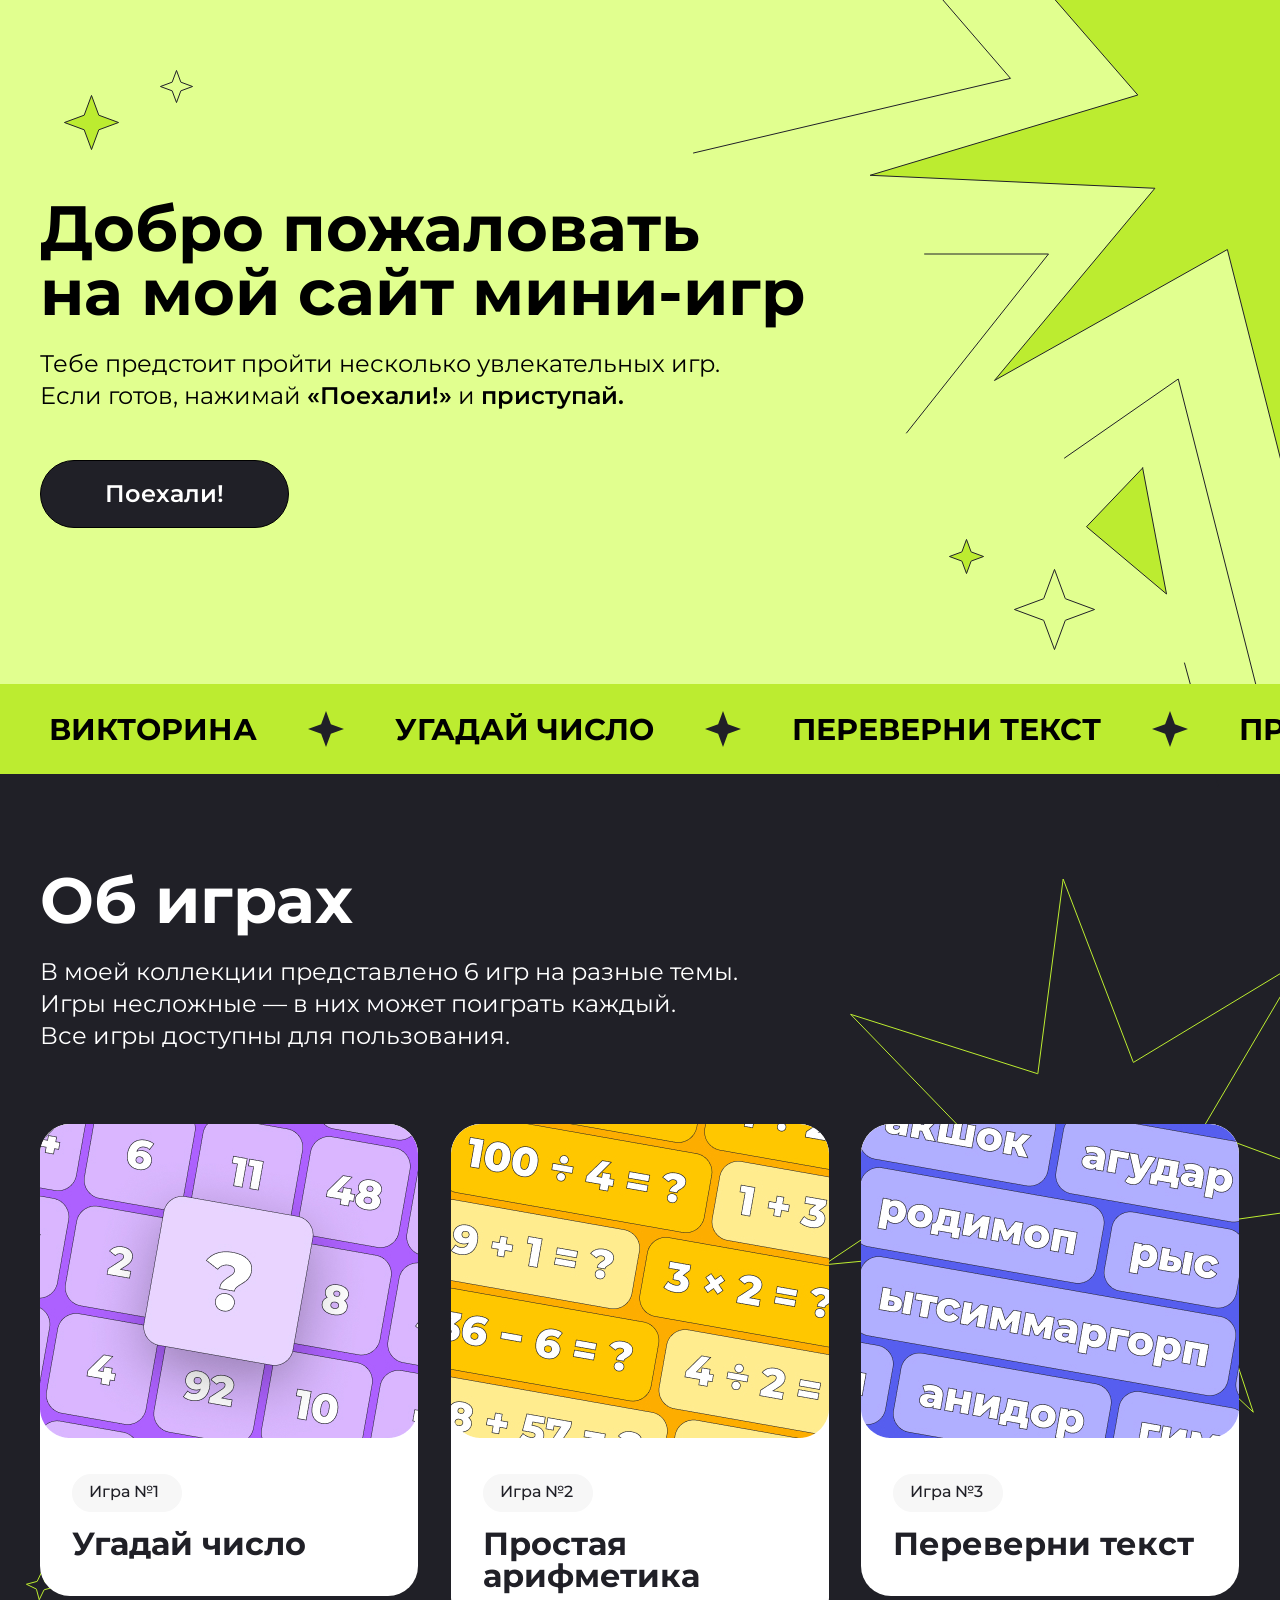
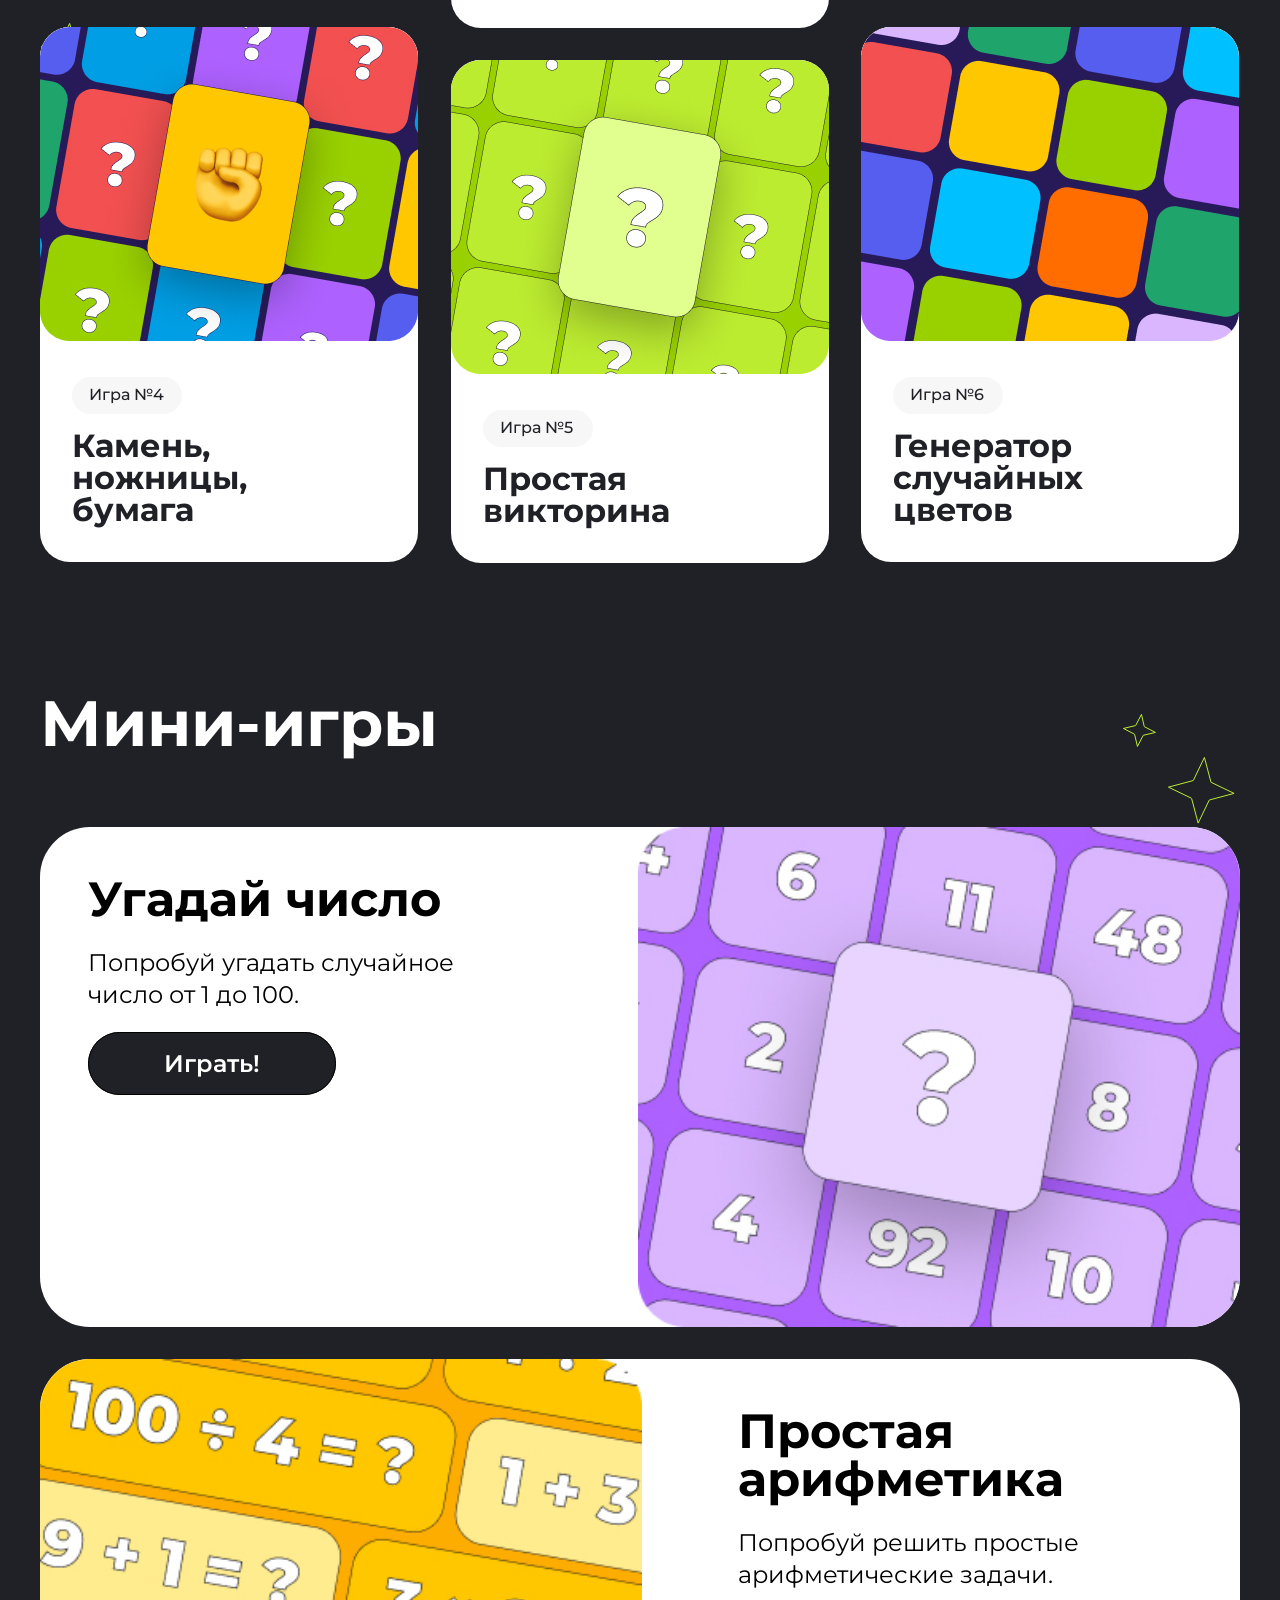
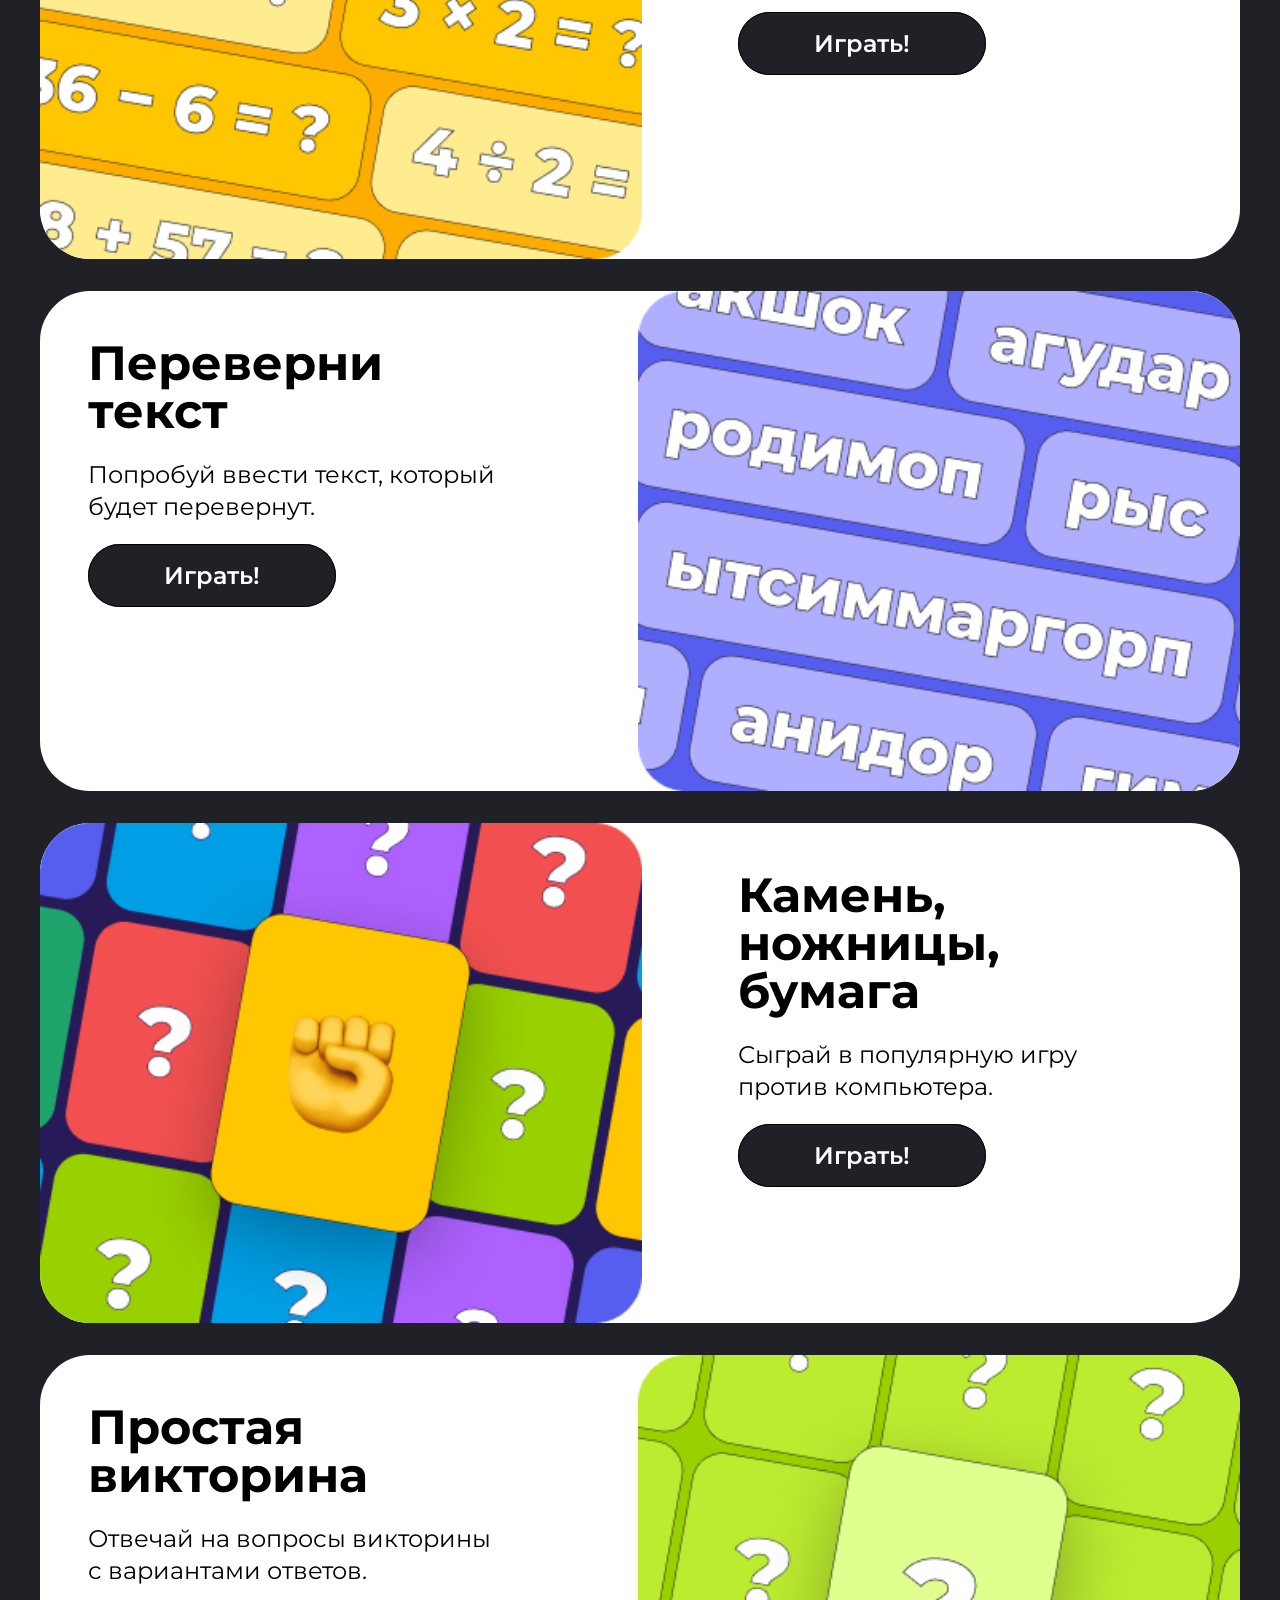
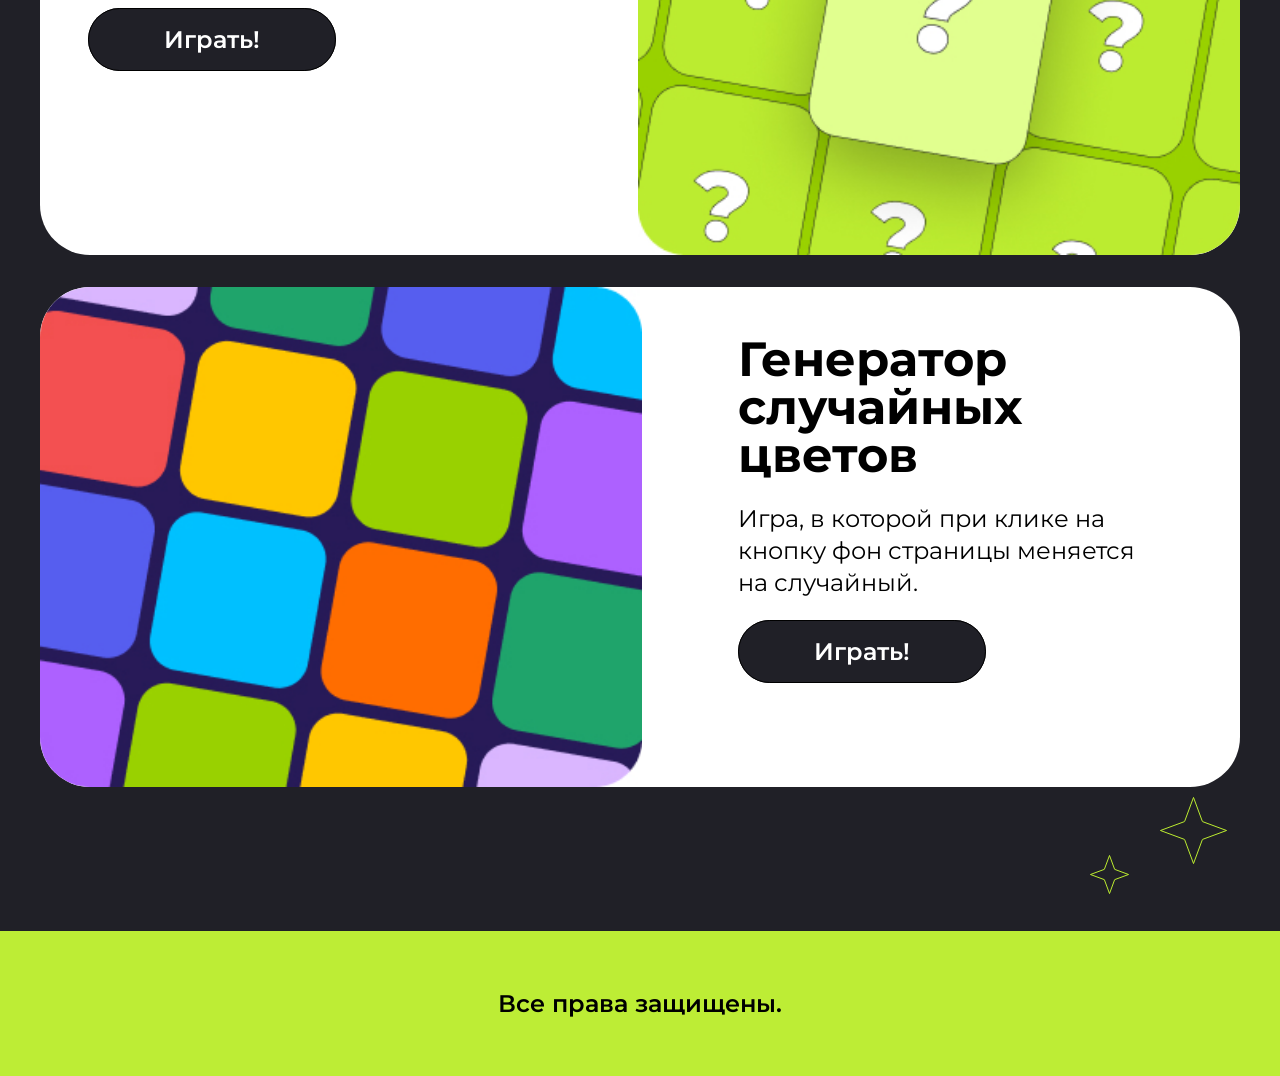
==== index.html @ ff4c97f6 "выполнена домашняя работа" ====
<!DOCTYPE html>
<html lang="en">

<head>
    <meta charset="UTF-8">
    <meta name="viewport" content="width=device-width, initial-scale=1.0">
    <link
        href="https://fonts.googleapis.com/css2?family=Montserrat:ital,wght@0,100..900;1,100..900&family=Poppins:ital,wght@0,100;0,200;0,300;0,400;0,500;0,600;0,700;0,800;0,900;1,100;1,200;1,300;1,400;1,500;1,600;1,700;1,800;1,900&display=swap"
        rel="stylesheet">
    <link rel="stylesheet" href="index.css">
    <title>Мини-игры</title>
</head>

<body>
    <section class="header">
        <header class="header-hat">
            <svg class="header-stars__media" width="160" height="155" viewBox="0 0 160 155" fill="none"
                xmlns="http://www.w3.org/2000/svg">
                <path
                    d="M163.245 10.1084C166.091 10.8901 245.303 43.9262 245.303 43.9262L161.261 52.8255L214.355 120.072L139.504 74.1374L131.878 151.995L110.781 70.0034L40.4614 109.004L88.9017 51.7588L2.93664 47.8942L83.7388 23.992L23.6975 -44.2244L108.11 -5.0504L127.428 -80.6361L136.103 -4.88818L212.993 -57.1361L163.245 10.1084Z"
                    fill="#BCEC30" stroke="#202027" stroke-miterlimit="10" stroke-linecap="round" />
            </svg>
            <svg class="header-stars__media2" width="18" height="18" viewBox="0 0 18 18" fill="none"
                xmlns="http://www.w3.org/2000/svg">
                <path
                    d="M10.9619 6.74316L11.042 6.95801L11.2568 7.03809L16.5586 9L11.2568 10.9619L11.042 11.042L10.9619 11.2568L9 16.5586L7.03809 11.2568L6.95801 11.042L6.74316 10.9619L1.44043 9L6.74316 7.03809L6.95801 6.95801L7.03809 6.74316L9 1.44043L10.9619 6.74316Z"
                    fill="#BCEC30" stroke="#202027" />
            </svg>
            <svg class="header-stars__media3" width="39" height="41" viewBox="0 0 39 41" fill="none"
                xmlns="http://www.w3.org/2000/svg">
                <path
                    d="M24.2949 15.1289L24.3711 15.3457L24.5859 15.4287L37.6201 20.5L24.5859 25.5713L24.3711 25.6543L24.2949 25.8711L19.5 39.4932L14.7051 25.8711L14.6289 25.6543L14.4141 25.5713L1.37891 20.5L14.4141 15.4287L14.6289 15.3457L14.7051 15.1289L19.5 1.50586L24.2949 15.1289Z"
                    stroke="#202027" />
            </svg>

            <svg class="header-stars" width="587" height="798" viewBox="0 0 587 798" fill="none"
                xmlns="http://www.w3.org/2000/svg">
                <path d="M241.293 -10L317.5 78.3799L0.5 153" stroke="#202027" stroke-linecap="round" />
                <path
                    d="M708.182 48.4061C717.611 51.031 980.016 161.965 980.016 161.965L701.611 191.848L877.494 417.66L629.536 263.412L604.272 524.856L534.384 249.531L301.438 380.493L461.905 188.266L177.13 175.289L444.803 95.0267L245.904 -134.041L525.536 -2.49639L589.531 -256.31L618.268 -1.9517L872.98 -177.398L708.182 48.4061Z"
                    fill="#BCEC30" stroke="#202027" stroke-miterlimit="10" stroke-linecap="round" />
                <path d="M231.582 254H355.5L213.5 433" stroke="#202027" stroke-linecap="round" />
                <path d="M371.5 458.046L485.26 379L591.382 797" stroke="#202027" stroke-linecap="round" />
                <path d="M449.659 468L393.5 526.765L473.5 594L449.659 468Z" fill="#BCEC30" stroke="#202027"
                    stroke-linecap="round" />
                <path d="M491.5 663L525.5 787" stroke="#202027" stroke-linecap="round" />
            </svg>

            <svg class="header-star1" width="57" height="57" viewBox="0 0 57 57" fill="none"
                xmlns="http://www.w3.org/2000/svg">
                <path
                    d="M35.7285 20.9756L35.8086 21.1914L36.0244 21.2715L55.5586 28.5L36.0244 35.7285L35.8086 35.8086L35.7285 36.0244L28.5 55.5586L21.2715 36.0244L21.1914 35.8086L20.9756 35.7285L1.44043 28.5L20.9756 21.2715L21.1914 21.1914L21.2715 20.9756L28.5 1.44043L35.7285 20.9756Z"
                    fill="#BCEC30" stroke="#202027" />
            </svg>
            <svg class="header-star2" width="35" height="35" viewBox="0 0 35 35" fill="none"
                xmlns="http://www.w3.org/2000/svg">
                <path
                    d="M21.7578 12.9473L21.8379 13.1621L22.0527 13.2422L33.5586 17.5L22.0527 21.7578L21.8379 21.8379L21.7578 22.0527L17.5 33.5586L13.2422 22.0527L13.1621 21.8379L12.9473 21.7578L1.44043 17.5L12.9473 13.2422L13.1621 13.1621L13.2422 12.9473L17.5 1.44043L21.7578 12.9473Z"
                    stroke="#202027" />
            </svg>
            <svg class="header-star3" width="37" height="37" viewBox="0 0 37 37" fill="none"
                xmlns="http://www.w3.org/2000/svg">
                <path
                    d="M23.0273 13.6768L23.1074 13.8926L23.3232 13.9727L35.5586 18.5L23.3232 23.0273L23.1074 23.1074L23.0273 23.3232L18.5 35.5586L13.9727 23.3232L13.8926 23.1074L13.6768 23.0273L1.44043 18.5L13.6768 13.9727L13.8926 13.8926L13.9727 13.6768L18.5 1.44043L23.0273 13.6768Z"
                    fill="#BCEC30" stroke="#202027" />
            </svg>
            <svg class="header-star4" width="83" height="83" viewBox="0 0 83 83" fill="none"
                xmlns="http://www.w3.org/2000/svg">
                <path
                    d="M52.2402 30.4648L52.3193 30.6807L52.5352 30.7598L81.5586 41.5L52.5352 52.2402L52.3193 52.3193L52.2402 52.5352L41.5 81.5586L30.7598 52.5352L30.6807 52.3193L30.4648 52.2402L1.44043 41.5L30.4648 30.7598L30.6807 30.6807L30.7598 30.4648L41.5 1.44043L52.2402 30.4648Z"
                    stroke="#202027" />
            </svg>

            <div class="header-block center">
                <h1 class="header-block__zag1">Добро пожаловать<br>на мой сайт мини-игр</h1>
                <p class="header-block__text">Тебе предстоит пройти несколько увлекательных игр.<br>Если готов, нажимай
                    <span class="header-block__black">«Поехали!»</span> и <span
                        class="header-block__black">приступай.</span>
                </p>
                <a href="#playing" class="header-block__link">Поехали!</a>
            </div>
            <div class="header__strip">
                <p class="header__text">ВИКТОРИНА</p>
                <svg class="svg" width="36" height="36" viewBox="0 0 36 36" fill="none"
                    xmlns="http://www.w3.org/2000/svg">
                    <path
                        d="M18 0L22.8616 13.1384L36 18L22.8616 22.8616L18 36L13.1384 22.8616L0 18L13.1384 13.1384L18 0Z"
                        fill="#202027" />
                </svg>
                <p class="header__text">УГАДАЙ ЧИСЛО</p>
                <svg class="svg" width="36" height="36" viewBox="0 0 36 36" fill="none"
                    xmlns="http://www.w3.org/2000/svg">
                    <path
                        d="M18 0L22.8616 13.1384L36 18L22.8616 22.8616L18 36L13.1384 22.8616L0 18L13.1384 13.1384L18 0Z"
                        fill="#202027" />
                </svg>

                <p class="header__text">ПЕРЕВЕРНИ ТЕКСТ</p>
                <svg class="svg" width="36" height="36" viewBox="0 0 36 36" fill="none"
                    xmlns="http://www.w3.org/2000/svg">
                    <path
                        d="M18 0L22.8616 13.1384L36 18L22.8616 22.8616L18 36L13.1384 22.8616L0 18L13.1384 13.1384L18 0Z"
                        fill="#202027" />
                </svg>
                <p class="header__text">ПРОСТАЯ АРИФМЕТИКА</p>
                <svg class="svg" width="36" height="36" viewBox="0 0 36 36" fill="none"
                    xmlns="http://www.w3.org/2000/svg">
                    <path
                        d="M18 0L22.8616 13.1384L36 18L22.8616 22.8616L18 36L13.1384 22.8616L0 18L13.1384 13.1384L18 0Z"
                        fill="#202027" />
                </svg>

                <p class="header__text">КАМЕНЬ, НОЖНИЦЫ, БУМАГА</p>
                <svg class="svg" width="36" height="36" viewBox="0 0 36 36" fill="none"
                    xmlns="http://www.w3.org/2000/svg">
                    <path
                        d="M18 0L22.8616 13.1384L36 18L22.8616 22.8616L18 36L13.1384 22.8616L0 18L13.1384 13.1384L18 0Z"
                        fill="#202027" />
                </svg>
                <P class="header__text">ГЕНЕРАТОР СЛУЧАЙНЫХ ЦВЕТОВ</P>
                <svg class="svg" width="36" height="36" viewBox="0 0 36 36" fill="none"
                    xmlns="http://www.w3.org/2000/svg">
                    <path
                        d="M18 0L22.8616 13.1384L36 18L22.8616 22.8616L18 36L13.1384 22.8616L0 18L13.1384 13.1384L18 0Z"
                        fill="#202027" />
                </svg>

            </div>

        </header>
    </section>
    <section class="information center">
        <div class="information-inform">
            <div class="information-block">
                <h2 class="information-block__zagolovok2" id="playing">Об играх</h2>
                <p class="information-block__text">В моей коллекции представлено 6 игр на разные темы.<br>Игры несложные
                    — в
                    них может поиграть каждый.<br>
                    Все игры доступны для пользования.</p>
            </div>
            <div class="information-games">
                <svg class="information-games__star1" width="458" height="567" viewBox="0 0 458 567" fill="none"
                    xmlns="http://www.w3.org/2000/svg">
                    <path
                        d="M311.161 184.877L311.375 185.435L311.886 185.126L479.433 83.8167L380.124 252.557L379.822 253.073L380.382 253.28L564.052 321.108L370.208 348.674L369.616 348.758L369.804 349.326L431.289 535.215L288.879 400.849L288.444 400.439L288.117 400.94L181.119 564.91L197.378 369.793L197.429 369.197L196.833 369.254L1.92162 387.833L164.61 278.892L165.107 278.56L164.691 278.129L28.6394 137.326L215.247 196.597L215.817 196.778L215.894 196.186L241.151 2.02592L311.161 184.877Z"
                        stroke="#BCEC30" />
                </svg>
                <svg class="information-games__star2" width="32" height="32" viewBox="0 0 32 32" fill="none"
                    xmlns="http://www.w3.org/2000/svg">
                    <path
                        d="M19.7299 11.9161L19.7892 12.1375L19.9965 12.2377L29.7633 16.9489L19.282 19.7301L19.0596 19.7894L18.9593 19.9966L14.2472 29.7633L11.467 19.2821L11.4077 19.0597L11.2015 18.9596L1.43379 14.2474L11.9159 11.4672L12.1374 11.4079L12.2375 11.2016L16.9487 1.43382L19.7299 11.9161Z"
                        stroke="#BCEC30" />
                </svg>
                <svg class="information-games__star3" width="55" height="55" viewBox="0 0 55 55" fill="none"
                    xmlns="http://www.w3.org/2000/svg">
                    <path
                        d="M34.7319 20.6643L34.7912 20.8867L34.9985 20.986L52.916 29.6302L33.6877 34.7322L33.4652 34.7914L33.365 34.9987L24.7208 52.9162L19.6188 33.6878L19.5605 33.4655L19.3533 33.3653L1.43475 24.7209L20.6641 19.619L20.8865 19.5608L20.9857 19.3534L29.63 1.43493L34.7319 20.6643Z"
                        stroke="#BCEC30" />
                </svg>

                <a href="#play1" class="information__link">
                    <article class="information-items">
                        <img class="information-items__img" src="images/obl1.jpg" alt="">
                        <p class="information-items__text">Игра №1</p>
                        <h3 class="information-items__zagolovok3">Угадай число</h3>
                    </article>
                </a>
                <a href="#play2" class="information__link">
                    <article class="information-items information__big">
                        <img class="information-items__img" src="images/obl2.jpg" alt="">
                        <p class="information-items__text">Игра №2</p>
                        <h3 class="information-items__zagolovok3">Простая арифметика</h3>
                    </article>
                </a>
                <a href="#play3" class="information__link">
                    <article class="information-items">
                        <img class="information-items__img" src="images/obl3.jpg" alt="">
                        <p class="information-items__text">Игра №3</p>
                        <h3 class="information-items__zagolovok3">Переверни текст</h3>
                    </article>
                </a>
                <a href="#play4" class="information__link">
                    <article class="information-items information__big information__position">
                        <img class="information-items__img" src="images/obl4.jpg" alt="">
                        <p class="information-items__text">Игра №4</p>
                        <h3 class="information-items__zagolovok3">Камень,<br>ножницы,<br>бумага</h3>
                    </article>
                </a>
                <a href="#play5" class="information__link">
                    <article class="information-items">
                        <img class="information-items__img" src="images/obl5.jpg" alt="">
                        <p class="information-items__text">Игра №5</p>
                        <h3 class="information-items__zagolovok3">Простая<br>викторина</h3>
                    </article>
                </a>
                <a href="#play6" class="information__link">
                    <article class="information-items information__big information__position">
                        <img class="information-items__img" src="images/obl6.jpg" alt="">
                        <p class="information-items__text">Игра №6</p>
                        <h3 class="information-items__zagolovok3">Генератор случайных<br>цветов</h3>
                    </article>
                </a>

            </div>
        </div>
    </section>
    <section class="games center">
        <h2 class="games__zagolovok2">Мини-игры</h2>
        <svg class="games__star1" width="35" height="35" viewBox="0 0 35 35" fill="none"
            xmlns="http://www.w3.org/2000/svg">
            <path
                d="M22.2469 13.4283L22.2998 13.6524L22.5041 13.7585L33.446 19.4276L21.4491 22.2469L21.2251 22.2997L21.119 22.504L15.4488 33.4458L12.6306 21.449L12.5777 21.225L12.3734 21.1189L1.43062 15.4486L13.4284 12.6305L13.6524 12.5776L13.7585 12.3734L19.4278 1.43043L22.2469 13.4283Z"
                stroke="#BCEC30" />
        </svg>
        <svg class="games__star2" width="69" height="69" viewBox="0 0 69 69" fill="none"
            xmlns="http://www.w3.org/2000/svg">
            <path
                d="M43.9327 26.0287L43.991 26.251L44.1982 26.3512L67.1165 37.4068L42.5217 43.9326L42.2993 43.9909L42.2001 44.1982L31.1435 67.1164L24.6187 42.5216L24.5595 42.2992L24.3522 42.2L1.434 31.1434L26.0287 24.6186L26.2512 24.5593L26.3514 24.3521L37.407 1.43385L43.9327 26.0287Z"
                stroke="#BCEC30" />
        </svg>

        <div class="games-block">
            <article id="play1" class="games-block__play">
                <div class="games-block__inform">
                    <h3 class="games-block__zagolovok3">Угадай число</h3>
                    <p class="games-block__text">Попробуй угадать случайное<br>число от 1 до 100.</p>
                    <a class="games-block__link" href="">Играть!</a>
                </div>
                <img class="games__img" src="images/obl1.jpg" alt="">
            </article>
            <article id="play2" class="games-block__play2">
                <div class="games-block__inform">
                    <h3 class="games-block__zagolovok3">Простая арифметика</h3>
                    <p class="games-block__text">Попробуй решить простые арифметические задачи.</p>
                    <a class="games-block__link" href="">Играть!</a>
                </div>
                <img class="games__img" src="images/obl2.jpg" alt="">
            </article>
            <article id="play3" class="games-block__play">
                <div class="games-block__inform">
                    <h3 class="games-block__zagolovok3">Переверни текст</h3>
                    <p class="games-block__text">Попробуй ввести текст, который будет перевернут.</p>
                    <a class="games-block__link" href="">Играть!</a>
                </div>
                <img class="games__img" src="images/obl3.jpg" alt="">
            </article>
            <article id="play4" class="games-block__play2">
                <div class="games-block__inform">
                    <h3 class="games-block__zagolovok3">Камень, ножницы, бумага</h3>
                    <p class="games-block__text">Сыграй в популярную игру против компьютера.</p>
                    <a class="games-block__link" href="">Играть!</a>
                </div>
                <img class="games__img" src="images/obl4.jpg" alt="">
            </article>
            <article id="play5" class="games-block__play">
                <div class="games-block__inform">
                    <h3 class="games-block__zagolovok3">Простая викторина</h3>
                    <p class="games-block__text">Отвечай на вопросы викторины с вариантами ответов.</p>
                    <a class="games-block__link" href="">Играть!</a>
                </div>
                <img class="games__img" src="images/obl5.jpg" alt="">
            </article>
            <article id="play6" class="games-block__play2 otstup">
                <div class="games-block__inform">
                    <h3 class="games-block__zagolovok3">Генератор случайных цветов</h3>
                    <p class="games-block__text">Игра, в которой при клике на кнопку фон страницы меняется на случайный.
                    </p>
                    <a class="games-block__link" href="">Играть!</a>
                </div>
                <img class="games__img" src="images/obl6.jpg" alt="">
            </article>
            <svg class="games__star3" width="69" height="69" viewBox="0 0 69 69" fill="none"
                xmlns="http://www.w3.org/2000/svg">
                <path
                    d="M43.3496 25.3555L43.4287 25.5713L43.6445 25.6504L67.5586 34.5L43.6445 43.3496L43.4287 43.4287L43.3496 43.6445L34.5 67.5586L25.6504 43.6445L25.5713 43.4287L25.3555 43.3496L1.44043 34.5L25.3555 25.6504L25.5713 25.5713L25.6504 25.3555L34.5 1.44043L43.3496 25.3555Z"
                    stroke="#BCEC30" />
            </svg>
            <svg class="games__star4" width="41" height="41" viewBox="0 0 41 41" fill="none"
                xmlns="http://www.w3.org/2000/svg">
                <path
                    d="M25.5684 15.1367L25.6475 15.3525L25.8633 15.4316L39.5586 20.5L25.8633 25.5684L25.6475 25.6475L25.5684 25.8633L20.5 39.5586L15.4316 25.8633L15.3525 25.6475L15.1367 25.5684L1.44043 20.5L15.1367 15.4316L15.3525 15.3525L15.4316 15.1367L20.5 1.44043L25.5684 15.1367Z"
                    stroke="#BCEC30" />
            </svg>

        </div>
    </section>
    <section class="niz">
        <footer class="niz-footer center">
            <h1 class="niz-footer__text">Все права защищены.</h1>
        </footer>
    </section>

</body>

</html>
---- index.css ----
* {
    padding: 0;
    margin: 0;
}

html {
    scroll-behavior: smooth;
}

body {
    font-family: "Montserrat", sans-serif;
}


.center {
    padding-left: calc(50% - 600px);
    padding-right: calc(50% - 600px);
}


.header {
    background-image: url(images/fonhead.jpg);
    background-repeat: no-repeat;
    background-size: cover;
}

.header-stars {
    position: absolute;
    right: 0;
    object-fit: cover;
    overflow: hidden;
}

.header-star1 {
    position: absolute;
    top: 94px;
    left: 63px;
}

.header-star2 {
    position: absolute;
    top: 69px;
    left: 159px;
}

.header-star3 {
    position: absolute;
    left: 948px;
    top: 538px;
}

.header-star4 {
    position: absolute;
    top: 568px;
    left: 1013px;
}

.header-stars__media {
    display: none;
}

.header-stars__media2 {
    display: none;
}

.header-stars__media3 {
    display: none;
}

.header-block {
    padding-top: 196px;
}

.header-block__zag1 {
    font-weight: 700;
    font-style: Bold;
    font-size: 64px;
    line-height: 100%;
    padding-bottom: 24px;
}

.header-block__text {
    font-weight: 400;
    font-style: Regular;
    font-size: 24px;
    line-height: 32px;
    padding-bottom: 48px;
}

.header-block__black {
    font-family: Montserrat;
    font-weight: 600;
    font-size: 24px;
    line-height: 32px;
    letter-spacing: 0px;
}

.header-block__link {
    display: block;
    border: 1px solid black;
    max-width: 247px;
    max-height: 66px;
    border-radius: 60px;
    padding-top: 16px;
    padding-bottom: 16px;
    margin-bottom: 156px;
    color: #FFFFFF;
    background-color: #202027;
    text-decoration: none;
    font-weight: 600;
    font-style: SemiBold;
    font-size: 24px;
    line-height: 142%;
    text-align: center;
}

.header-block__link:hover {
    background-color: #FFFFFF;
    color: #000000;
    transition: 0.7s;
}

.header__strip {
    display: flex;
    align-items: center;
    gap: 51px;
    background-color: #BCEC30;
    opacity: 1;
    border-width: 1px;
    padding-top: 27px;
    padding-right: 49px;
    padding-bottom: 27px;
    padding-left: 49px;
    overflow-x: hidden;
    position: relative;
}

.svg {
    overflow: visible;
    clip-path: none;
}

.header__text {
    font-weight: 700;
    font-style: Bold;
    font-size: 30px;
    line-height: 110%;
    letter-spacing: 4%;
    white-space: nowrap;
}

.information {
    background-color: #202027;
}

.information-inform {
    max-width: 1210px;
}

.information-block {
    padding-top: 94px;
}

.information-block__zagolovok2 {
    font-weight: 700;
    font-style: Bold;
    font-size: 64px;
    line-height: 100%;
    color: #FFFFFF;
    padding-bottom: 24px;
}

.information-block__text {
    font-family: Montserrat;
    font-weight: 400;
    font-style: Regular;
    font-size: 24px;
    line-height: 32px;
    color: #FFFFFF;
    padding-bottom: 72px;
}

.information-games {
    display: grid;
    grid-template-columns: repeat(9, 1fr);
    gap: 32px;
}

.information-items {
    background-color: #FFFFFF;
    border-radius: 30px;
    max-width: 378px;
    height: auto;
    grid-column: span 3;
    overflow: hidden;
    z-index: 1;
}

.information-items:hover {
    transform: scale(1.1);
    transition: 0.7s;
}

.information__link {
    grid-column: span 3;
    text-decoration: none;
    z-index: 0;
    color: #202027;
}

.information-games__star1 {
    position: absolute;
    right: 0px;
    top: 877px;
    z-index: 0;
}

.information-games__star2 {
    position: absolute;
    left: 25px;
    top: 1570px;
}

.information-games__star3 {
    position: absolute;
    left: 40px;
    top: 1622px;
}

.information-items__text {
    font-family: Montserrat;
    font-weight: 500;
    font-style: Medium;
    line-height: 110.00000000000001%;
    border-radius: 52.58px;
    margin-left: 32px;
    margin-top: 32px;
    padding-right: 16px;
    padding-left: 16px;
    padding-top: 8px;
    padding-bottom: 10px;
    border: 1px solid #F7F7F7;
    background-color: #F7F7F7;
    max-width: 76px;
    margin-bottom: 16px;
}

.information-items__zagolovok3 {
    font-family: Montserrat;
    font-weight: 700;
    font-size: 32px;
    line-height: 100%;
    padding-left: 32px;
    padding-bottom: 36px;
}

.information__big {
    height: auto;
}

.information__position {
    transform: translateY(-33px);
}

.games {
    background-color: #202027;
    padding-top: 96px;
    background-size: cover;
}

.games__star1 {
    position: absolute;
    top: 2313px;
    right: 123px;
}

.games__star2 {
    position: absolute;
    right: 44px;
    top: 2356px;
}

.games__star3 {
    position: absolute;
    right: 52px;
    top: 5596px;
}

.games__star4 {
    position: absolute;
    top: 5654px;
    right: 150px;
}

.games-block {
    display: flex;
    flex-direction: column;
    gap: 32px;
}

.games__zagolovok2 {
    font-family: Montserrat;
    font-weight: 700;
    font-size: 64px;
    line-height: 100%;
    color: #FFFFFF;
    padding-bottom: 72px;
}

.games-block__play {
    background-color: #FFFFFF;
    border-radius: 50px;
    display: flex;
    max-width: 1200px;
    height: 500px;
    gap: 48px;
    overflow: hidden;
    background-size: cover;
}

.games-block__play2 {
    background-color: #FFFFFF;
    border-radius: 50px;
    display: flex;
    flex-direction: row-reverse;
    max-width: 1200px;
    height: 500px;
    gap: 48px;
    overflow: hidden;
}

.games-block__inform {
    padding-left: 48px;
    padding-top: 48px;
    width: 504px;
    padding-right: 95px;
}

.games-block__zagolovok3 {
    font-family: Montserrat;
    font-weight: 700;
    font-size: 48px;
    line-height: 100%;
}

.games-block__text {
    font-family: Montserrat;
    font-weight: 400;
    font-size: 24px;
    line-height: 32px;
    padding-top: 24px;
    padding-bottom: 36px;
}

.games-block__link {
    text-decoration: none;
    max-width: 247px;
    border: 1px solid black;
    gap: 10px;
    opacity: 1;
    border-radius: 60px;
    padding-left: 75px;
    padding-right: 75px;
    padding-top: 16px;
    padding-bottom: 16px;
    font-family: Montserrat;
    font-weight: 600;
    font-size: 24px;
    line-height: 142%;
    text-align: center;
    color: #FFFFFF;
    background-color: #202027;
}

.games-block__link:hover {
    background-color: white;
    color: black;
    transition: 0.7s;
}

.otstup {
    margin-bottom: 144px;
}

.niz {
    background-color: #BDED35;
}

.niz-footer__text {
    text-align: center;
    padding-top: 61px;
    padding-bottom: 60px;
    font-family: Montserrat;
    font-weight: 600;
    font-size: 24px;
    line-height: 100%;
}

@media (max-width: 767px) {
    .center {
        padding-right: 16px;
        padding-left: 16px;
    }

    .header-stars__media {
        display: block;
        position: absolute;
        right: 0;
    }

    .header-stars__media2 {
        display: block;
        position: absolute;
        top: 557px;
        right: 86px;
        bottom: 74px;
        z-index: 0;
    }

    .header-stars__media3 {
        display: block;
        position: absolute;
        top: 580px;
        right: 34px;
    }

    .header-stars {
        display: none;
    }

    .header-star1 {
        left: 37px;
        top: 97px;
    }

    .header-star2 {
        left: 91px;
        top: 64px;
    }

    .header-star3 {
        display: none;
    }

    .header-star4 {
        display: none;
    }

    .header-block {
        display: flex;
        flex-direction: column;
        align-items: center;
    }

    .header-block__zag1 {
        font-family: Montserrat;
        font-weight: 700;
        font-size: 40px;
        line-height: 1.2;
        letter-spacing: 0px;
        text-align: center;
        vertical-align: middle;
    }

    .header-block__text {
        font-family: Montserrat;
        font-weight: 400;
        font-size: 16px;
        line-height: 100%;
        text-align: center;
        line-height: 1.2;
    }

    .header-block__black {
        font-family: Montserrat;
        font-weight: 600;
        font-size: 16px;
        line-height: 100%;
        text-align: center;
    }

    .header-block__link {
        width: 285px;
        gap: 10px;
        border-radius: 60px;
        border-width: 1px;
        padding-top: 16px;
        padding-right: 28px;
        padding-bottom: 16px;
        padding-left: 28px;
        font-family: Montserrat;
        font-weight: 600;
        font-size: 16px;
        text-align: center;
        z-index: 1;
    }

    .header__strip {
        width: 1717.402607595759;
        height: 51.33911589746958;
        border-width: 0.54px;
        padding-top: 16px;
        padding-right: 24px;
        padding-bottom: 16px;
        padding-left: 24px;
    }

    .information {
        display: none;
    }

    .games {
        padding-top: 48px;
    }

    .games__zagolovok2 {
        font-family: Montserrat;
        font-weight: 700;
        font-size: 40px;
        line-height: 100%;
        padding-bottom: 48px;
    }

    .games-block {
        align-items: center;
        gap: 24px;
    }

    .games-block__play {
        flex-direction: column-reverse;
        width: 343px;
        height: auto;
        gap: 29px;
    }

    .games-block__inform {
        padding-left: 29px;
        padding-right: 29px;
        padding-bottom: 32px;
        padding-top: 0px;
        max-width: 284px;
    }

    .games-block__zagolovok3 {
        font-family: Montserrat;
        font-weight: 700;
        font-size: 32px;
        line-height: 100%;
        line-height: 1.2;
    }

    .games-block__text {
        font-family: Montserrat;
        font-weight: 400;
        font-size: 16px;
        line-height: 100%;
        line-height: 1.2;
    }

    .games-block__link {
        display: block;
        border-radius: 60px;
        border-width: 1px;
        padding-top: 16px;
        padding-right: 28px;
        padding-bottom: 16px;
        padding-left: 28px;
        font-family: Montserrat;
        font-weight: 600;
        font-size: 16px;
        line-height: 142%;
        text-align: center;
    }

    .games-block__play2 {
        flex-direction: column-reverse;
        width: 343px;
        height: auto;
        gap: 29px;
    }

    .games__star1 {
        display: none;
    }

    .games__star2 {
        display: none;
    }

    .games__star3 {
        display: none;
    }

    .games__star4 {
        display: none;
    }

    .otstup {
        margin-bottom: 10px;
    }
}
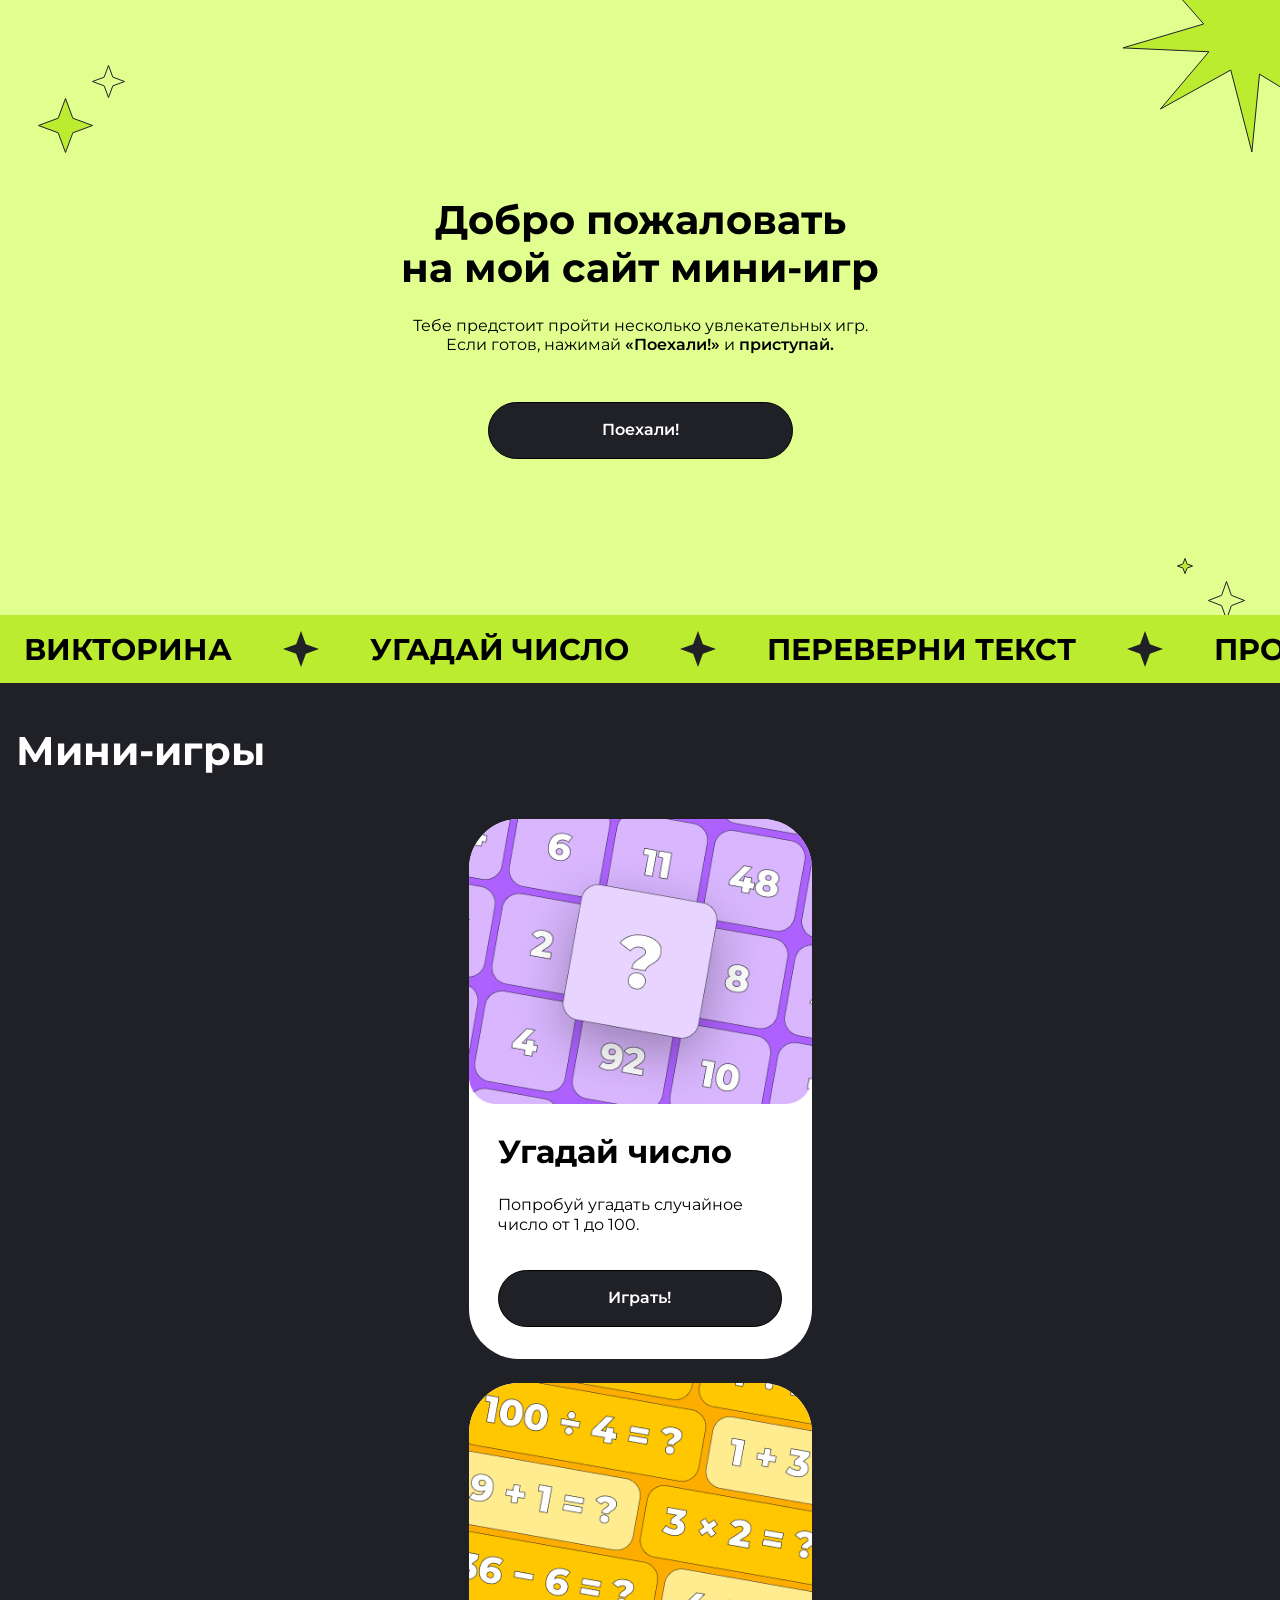
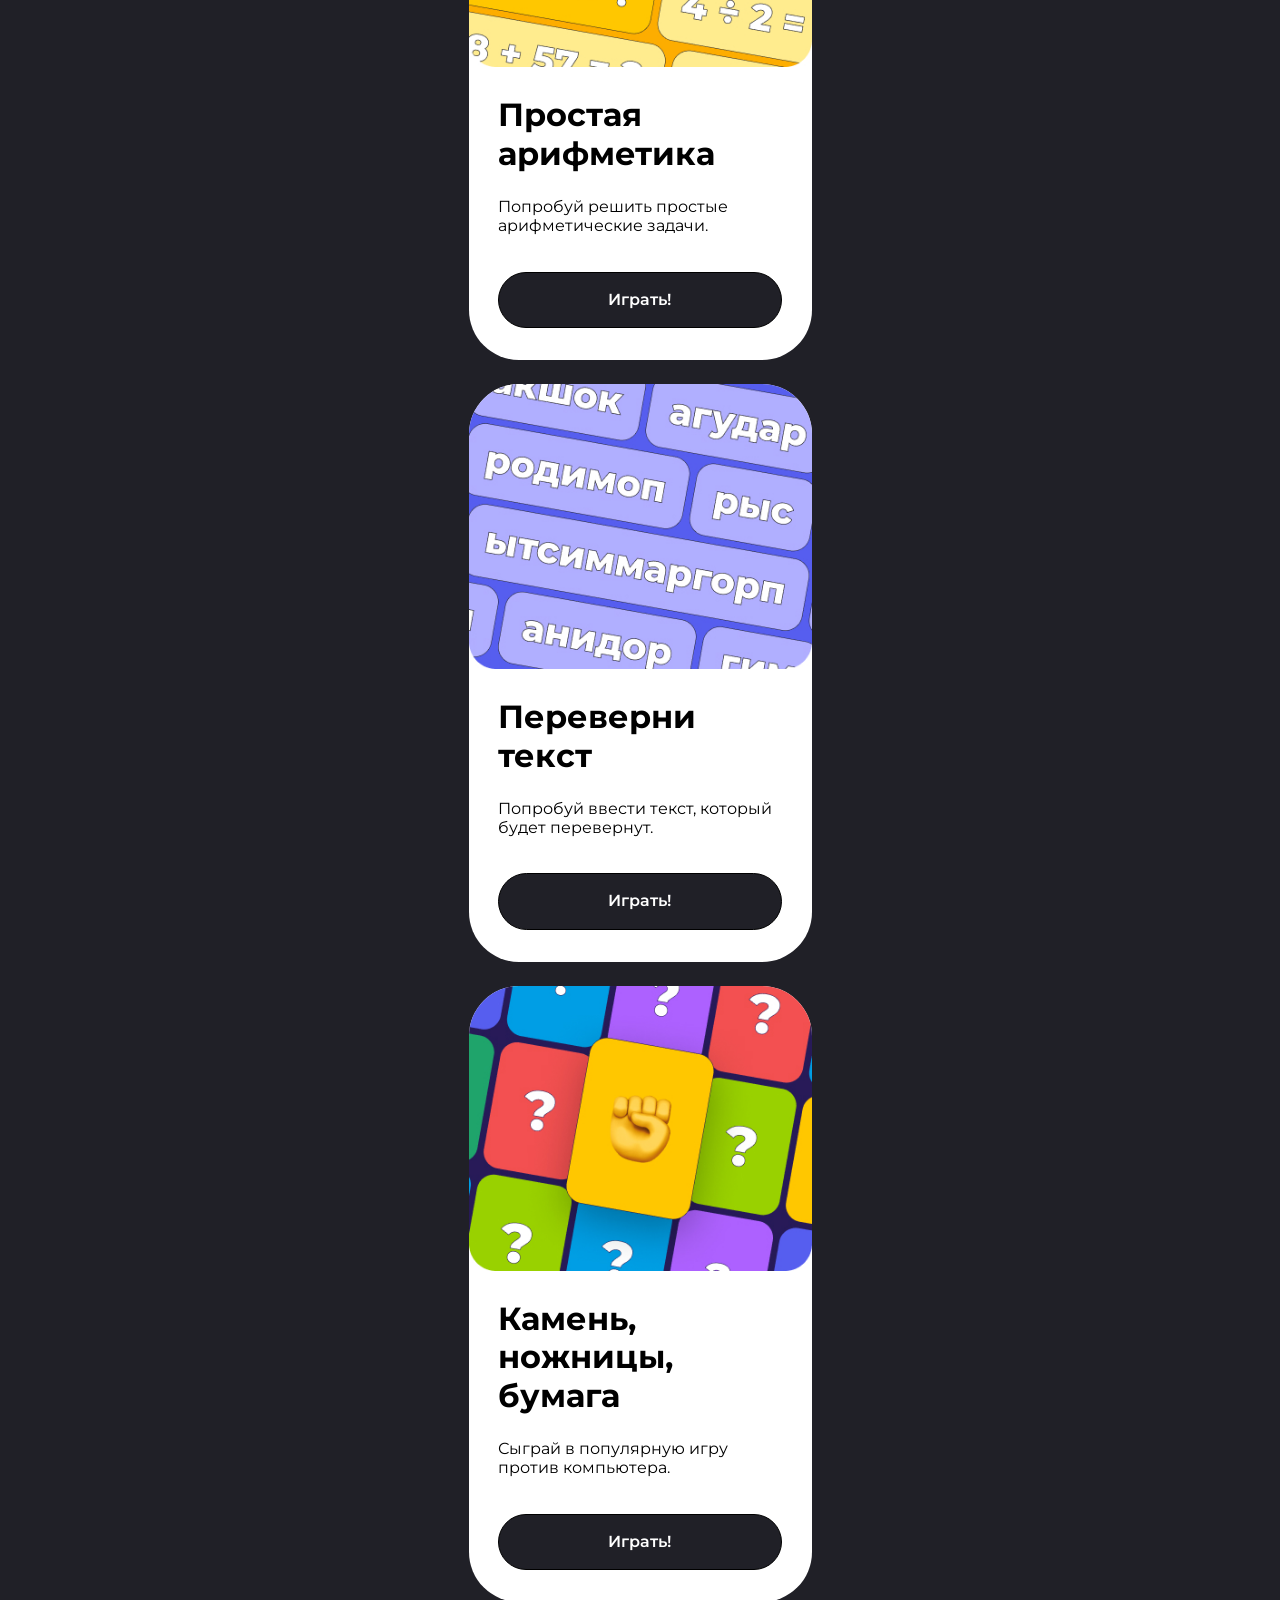
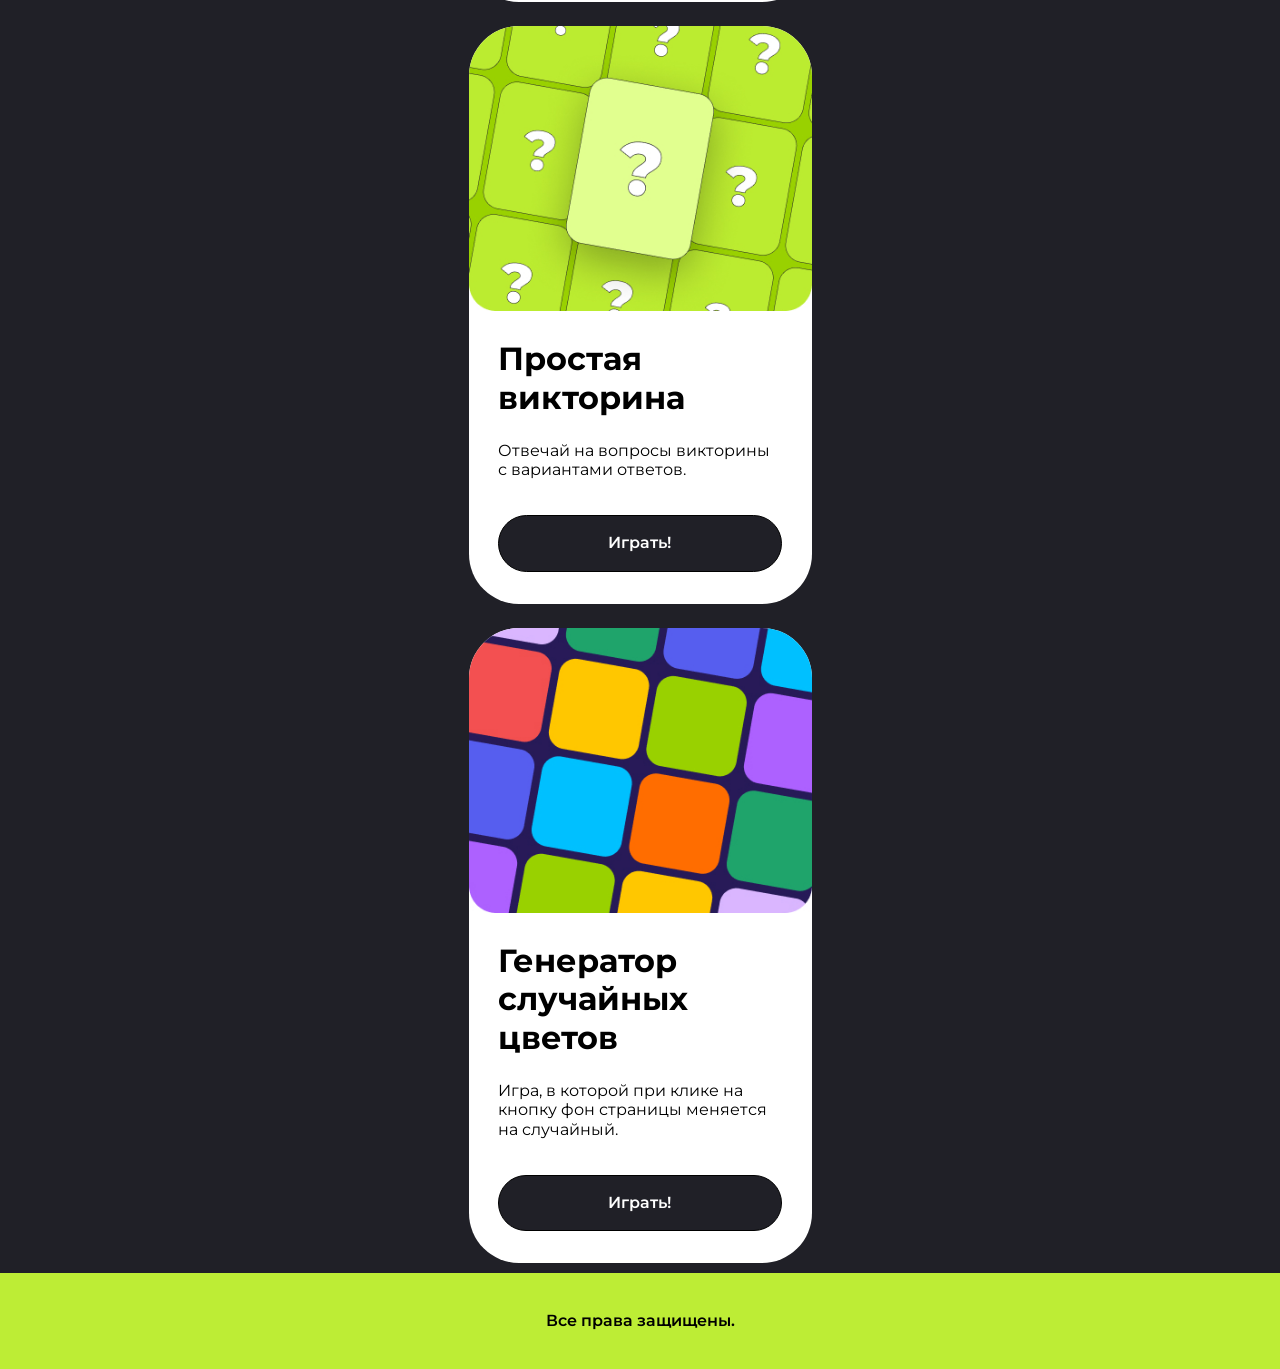
==== commit e94dc078: "дз выполнено" ====
--- a/index.html
+++ b/index.html
@@ -12,21 +12,22 @@
 </head>
 
 <body>
+    <script src="hw-6.js"></script>
     <section class="header">
         <header class="header-hat">
-            <svg class="header-stars__media" width="160" height="155" viewBox="0 0 160 155" fill="none"
+            <svg class="stars__media" width="160" height="155" viewBox="0 0 160 155" fill="none"
                 xmlns="http://www.w3.org/2000/svg">
                 <path
                     d="M163.245 10.1084C166.091 10.8901 245.303 43.9262 245.303 43.9262L161.261 52.8255L214.355 120.072L139.504 74.1374L131.878 151.995L110.781 70.0034L40.4614 109.004L88.9017 51.7588L2.93664 47.8942L83.7388 23.992L23.6975 -44.2244L108.11 -5.0504L127.428 -80.6361L136.103 -4.88818L212.993 -57.1361L163.245 10.1084Z"
                     fill="#BCEC30" stroke="#202027" stroke-miterlimit="10" stroke-linecap="round" />
             </svg>
-            <svg class="header-stars__media2" width="18" height="18" viewBox="0 0 18 18" fill="none"
+            <svg class="stars__media2" width="18" height="18" viewBox="0 0 18 18" fill="none"
                 xmlns="http://www.w3.org/2000/svg">
                 <path
                     d="M10.9619 6.74316L11.042 6.95801L11.2568 7.03809L16.5586 9L11.2568 10.9619L11.042 11.042L10.9619 11.2568L9 16.5586L7.03809 11.2568L6.95801 11.042L6.74316 10.9619L1.44043 9L6.74316 7.03809L6.95801 6.95801L7.03809 6.74316L9 1.44043L10.9619 6.74316Z"
                     fill="#BCEC30" stroke="#202027" />
             </svg>
-            <svg class="header-stars__media3" width="39" height="41" viewBox="0 0 39 41" fill="none"
+            <svg class="stars__media3" width="39" height="41" viewBox="0 0 39 41" fill="none"
                 xmlns="http://www.w3.org/2000/svg">
                 <path
                     d="M24.2949 15.1289L24.3711 15.3457L24.5859 15.4287L37.6201 20.5L24.5859 25.5713L24.3711 25.6543L24.2949 25.8711L19.5 39.4932L14.7051 25.8711L14.6289 25.6543L14.4141 25.5713L1.37891 20.5L14.4141 15.4287L14.6289 15.3457L14.7051 15.1289L19.5 1.50586L24.2949 15.1289Z"
@@ -224,7 +225,7 @@
                 <div class="games-block__inform">
                     <h3 class="games-block__zagolovok3">Угадай число</h3>
                     <p class="games-block__text">Попробуй угадать случайное<br>число от 1 до 100.</p>
-                    <a class="games-block__link" href="">Играть!</a>
+                    <a class="games-block__link" href="" onclick="playGamesOne()">Играть!</a>
                 </div>
                 <img class="games__img" src="images/obl1.jpg" alt="">
             </article>
@@ -256,7 +257,7 @@
                 <div class="games-block__inform">
                     <h3 class="games-block__zagolovok3">Простая викторина</h3>
                     <p class="games-block__text">Отвечай на вопросы викторины с вариантами ответов.</p>
-                    <a class="games-block__link" href="">Играть!</a>
+                    <a class="games-block__link" href="" onclick="playGamesTwo()">Играть!</a>
                 </div>
                 <img class="games__img" src="images/obl5.jpg" alt="">
             </article>
--- a/index.css
+++ b/index.css
@@ -55,15 +55,15 @@
     left: 1013px;
 }
 
-.header-stars__media {
+.stars__media {
     display: none;
 }
 
-.header-stars__media2 {
+.stars__media2 {
     display: none;
 }
 
-.header-stars__media3 {
+.stars__media3 {
     display: none;
 }
 
@@ -396,19 +396,19 @@
     line-height: 100%;
 }
 
-@media (max-width: 767px) {
+@media (max-width: 1440px) {
     .center {
         padding-right: 16px;
         padding-left: 16px;
     }
 
-    .header-stars__media {
+    .stars__media {
         display: block;
         position: absolute;
         right: 0;
     }
 
-    .header-stars__media2 {
+    .stars__media2 {
         display: block;
         position: absolute;
         top: 557px;
@@ -417,7 +417,7 @@
         z-index: 0;
     }
 
-    .header-stars__media3 {
+    .stars__media3 {
         display: block;
         position: absolute;
         top: 580px;
@@ -598,4 +598,228 @@
     .otstup {
         margin-bottom: 10px;
     }
+
+    .niz-footer__text {
+        font-family: Montserrat;
+        font-weight: 600;
+        font-size: 16px;
+        line-height: 100%;
+        text-align: center;
+        padding-top: 40px;
+        padding-bottom: 40px;
+    }
+}
+
+@media (max-width: 767px) {
+    .center {
+        padding-right: 16px;
+        padding-left: 16px;
+    }
+
+    .stars__media {
+        display: block;
+        position: absolute;
+        right: 0;
+    }
+
+    .stars__media2 {
+        display: block;
+        position: absolute;
+        top: 557px;
+        right: 86px;
+        bottom: 74px;
+        z-index: 0;
+    }
+
+    .stars__media3 {
+        display: block;
+        position: absolute;
+        top: 580px;
+        right: 34px;
+    }
+
+    .header-stars {
+        display: none;
+    }
+
+    .header-star1 {
+        left: 37px;
+        top: 97px;
+    }
+
+    .header-star2 {
+        left: 91px;
+        top: 64px;
+    }
+
+    .header-star3 {
+        display: none;
+    }
+
+    .header-star4 {
+        display: none;
+    }
+
+    .header-block {
+        display: flex;
+        flex-direction: column;
+        align-items: center;
+    }
+
+    .header-block__zag1 {
+        font-family: Montserrat;
+        font-weight: 700;
+        font-size: 40px;
+        line-height: 1.2;
+        letter-spacing: 0px;
+        text-align: center;
+        vertical-align: middle;
+    }
+
+    .header-block__text {
+        font-family: Montserrat;
+        font-weight: 400;
+        font-size: 16px;
+        line-height: 100%;
+        text-align: center;
+        line-height: 1.2;
+    }
+
+    .header-block__black {
+        font-family: Montserrat;
+        font-weight: 600;
+        font-size: 16px;
+        line-height: 100%;
+        text-align: center;
+    }
+
+    .header-block__link {
+        width: 285px;
+        gap: 10px;
+        border-radius: 60px;
+        border-width: 1px;
+        padding-top: 16px;
+        padding-right: 28px;
+        padding-bottom: 16px;
+        padding-left: 28px;
+        font-family: Montserrat;
+        font-weight: 600;
+        font-size: 16px;
+        text-align: center;
+        z-index: 1;
+    }
+
+    .header__strip {
+        width: 1717.402607595759;
+        height: 51.33911589746958;
+        border-width: 0.54px;
+        padding-top: 16px;
+        padding-right: 24px;
+        padding-bottom: 16px;
+        padding-left: 24px;
+    }
+
+    .information {
+        display: none;
+    }
+
+    .games {
+        padding-top: 48px;
+    }
+
+    .games__zagolovok2 {
+        font-family: Montserrat;
+        font-weight: 700;
+        font-size: 40px;
+        line-height: 100%;
+        padding-bottom: 48px;
+    }
+
+    .games-block {
+        align-items: center;
+        gap: 24px;
+    }
+
+    .games-block__play {
+        flex-direction: column-reverse;
+        width: 343px;
+        height: auto;
+        gap: 29px;
+    }
+
+    .games-block__inform {
+        padding-left: 29px;
+        padding-right: 29px;
+        padding-bottom: 32px;
+        padding-top: 0px;
+        max-width: 284px;
+    }
+
+    .games-block__zagolovok3 {
+        font-family: Montserrat;
+        font-weight: 700;
+        font-size: 32px;
+        line-height: 100%;
+        line-height: 1.2;
+    }
+
+    .games-block__text {
+        font-family: Montserrat;
+        font-weight: 400;
+        font-size: 16px;
+        line-height: 100%;
+        line-height: 1.2;
+    }
+
+    .games-block__link {
+        display: block;
+        border-radius: 60px;
+        border-width: 1px;
+        padding-top: 16px;
+        padding-right: 28px;
+        padding-bottom: 16px;
+        padding-left: 28px;
+        font-family: Montserrat;
+        font-weight: 600;
+        font-size: 16px;
+        line-height: 142%;
+        text-align: center;
+    }
+
+    .games-block__play2 {
+        flex-direction: column-reverse;
+        width: 343px;
+        height: auto;
+        gap: 29px;
+    }
+
+    .games__star1 {
+        display: none;
+    }
+
+    .games__star2 {
+        display: none;
+    }
+
+    .games__star3 {
+        display: none;
+    }
+
+    .games__star4 {
+        display: none;
+    }
+
+    .otstup {
+        margin-bottom: 10px;
+    }
+
+    .niz-footer__text {
+        font-family: Montserrat;
+        font-weight: 600;
+        font-size: 16px;
+        line-height: 100%;
+        text-align: center;
+        padding-top: 40px;
+        padding-bottom: 40px;
+    }
 }
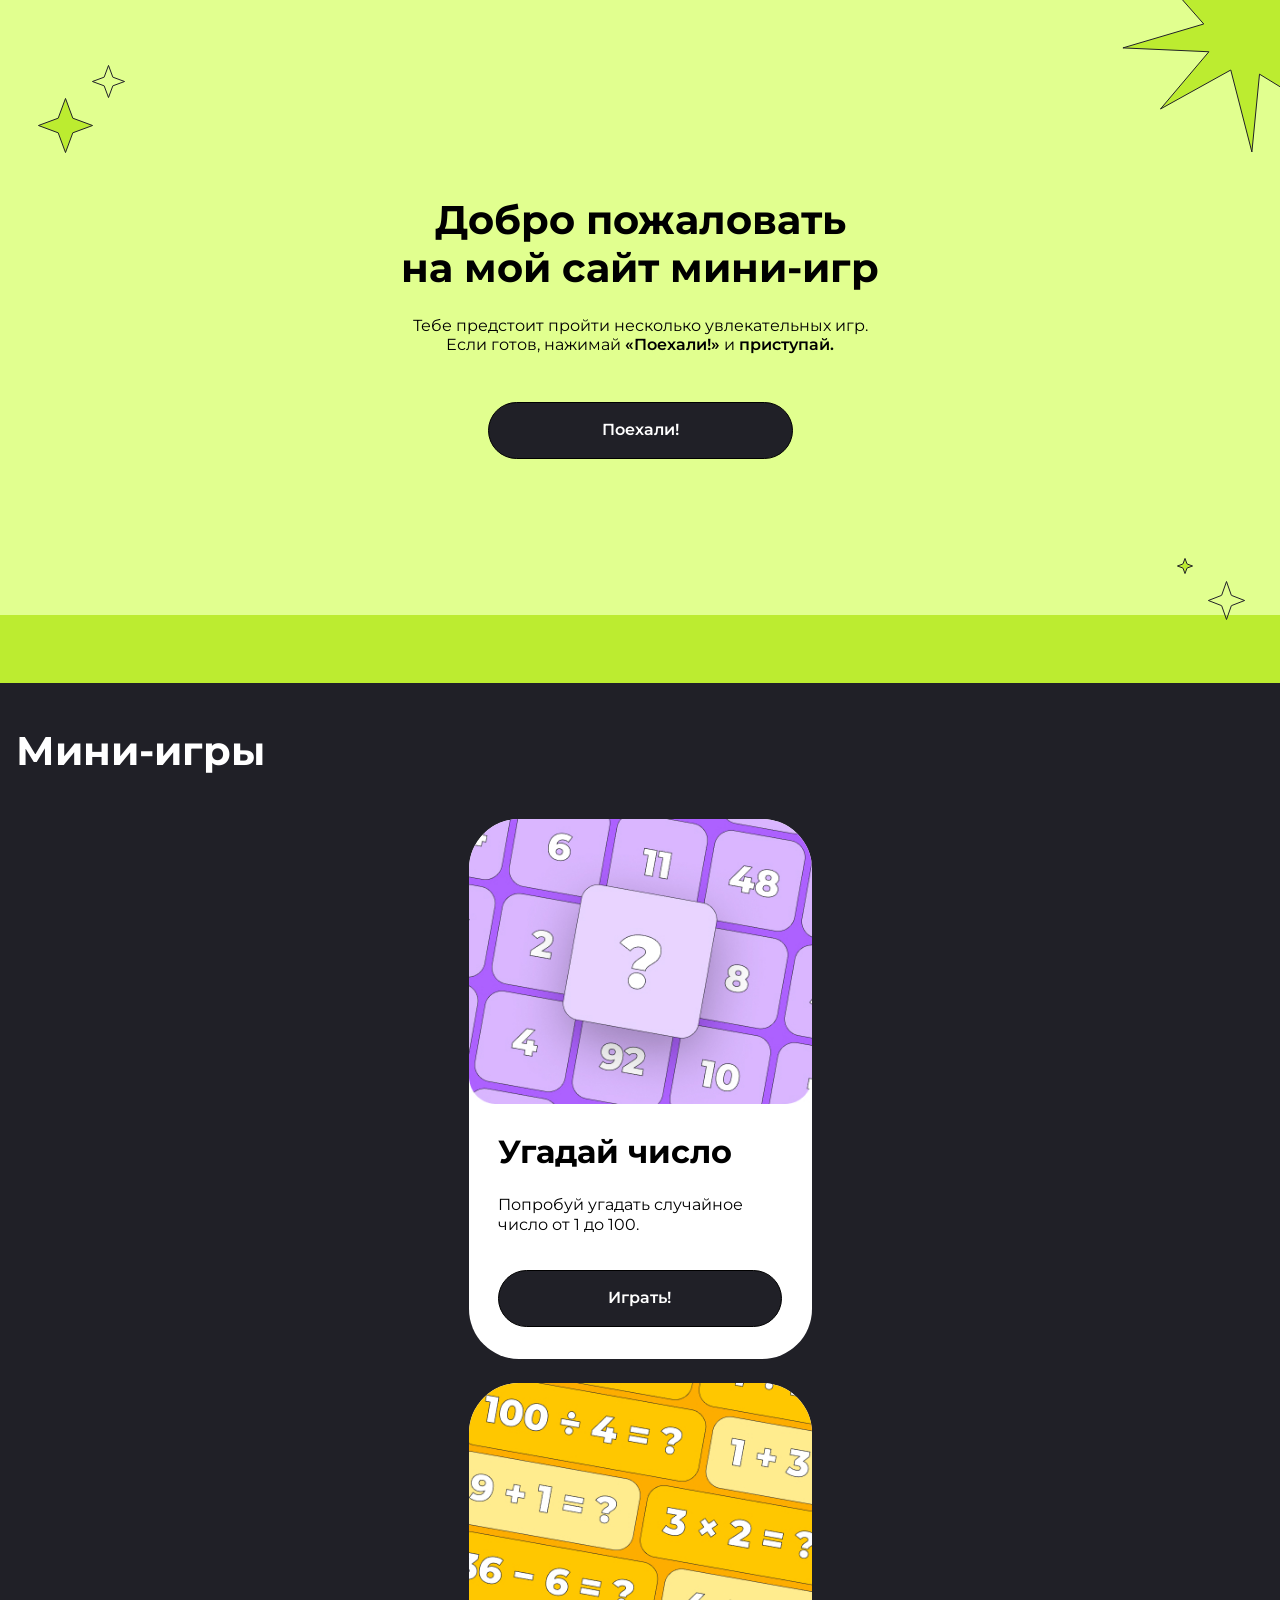
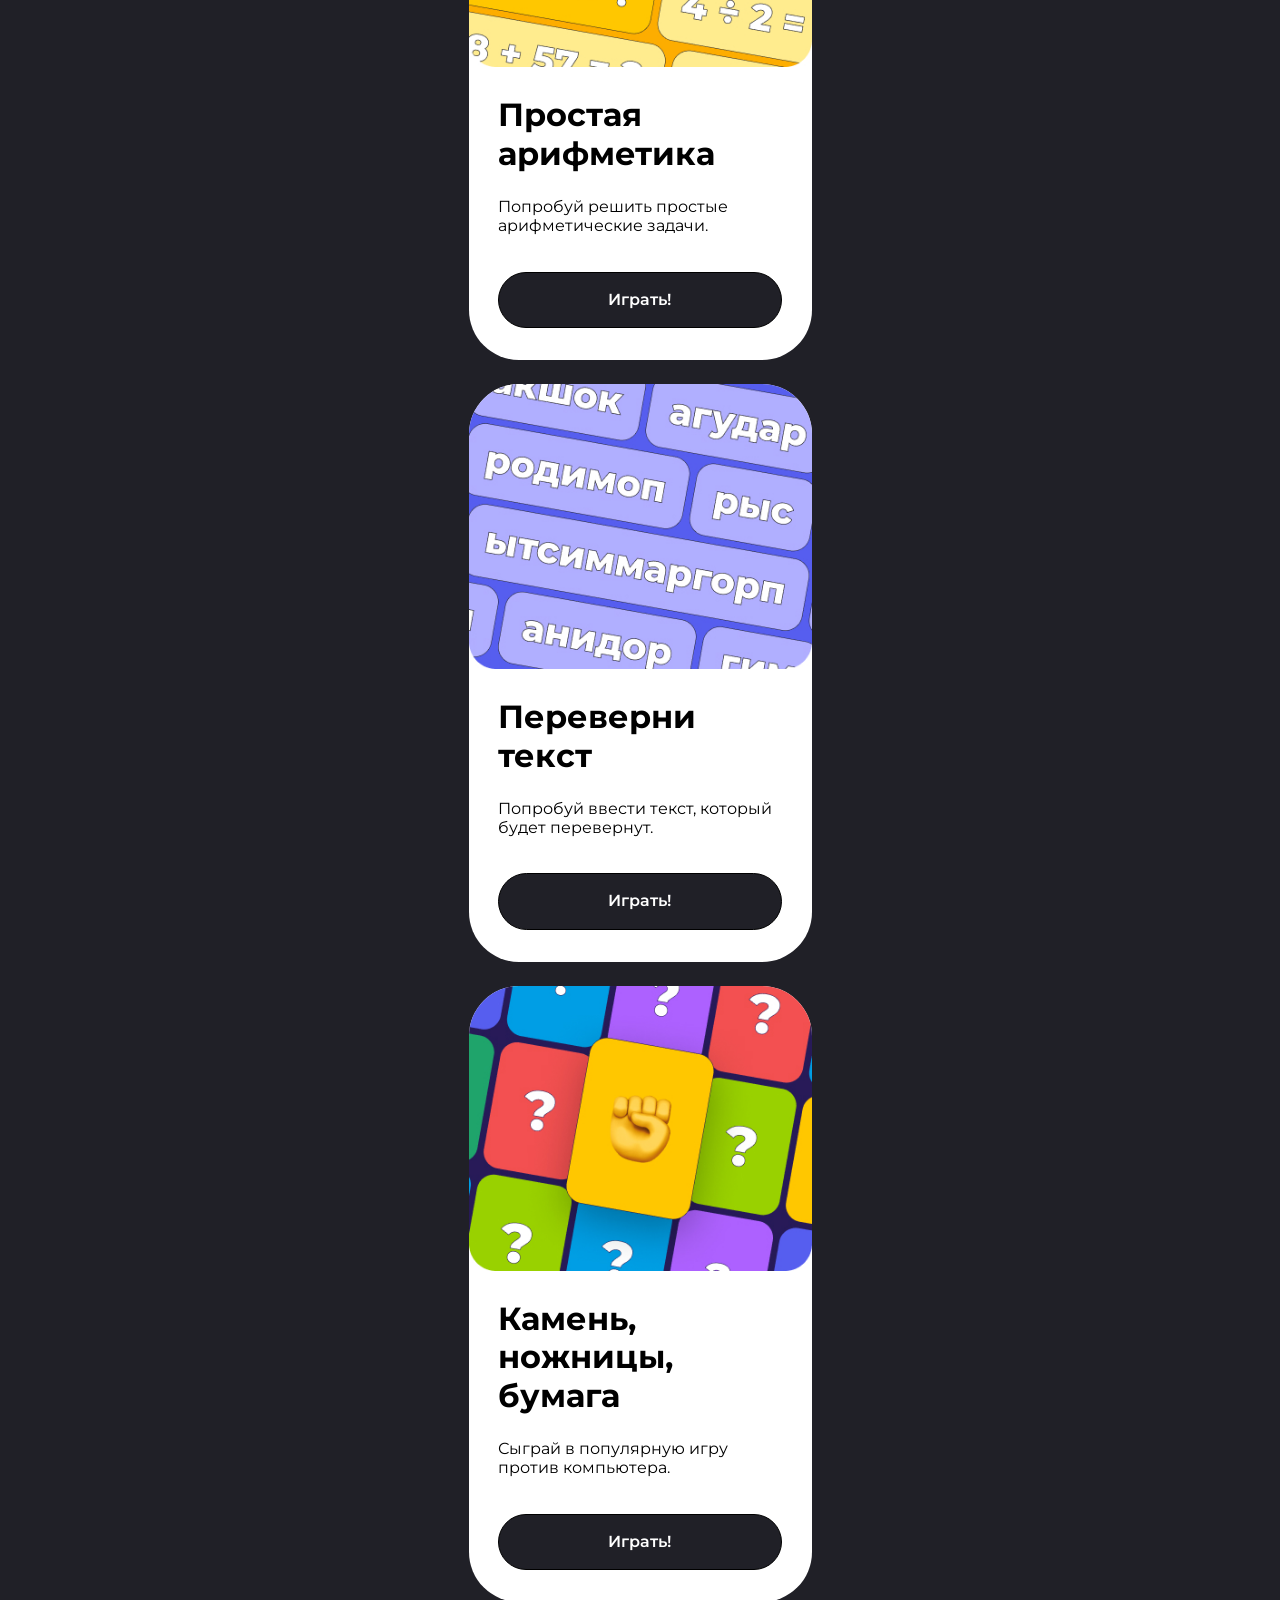
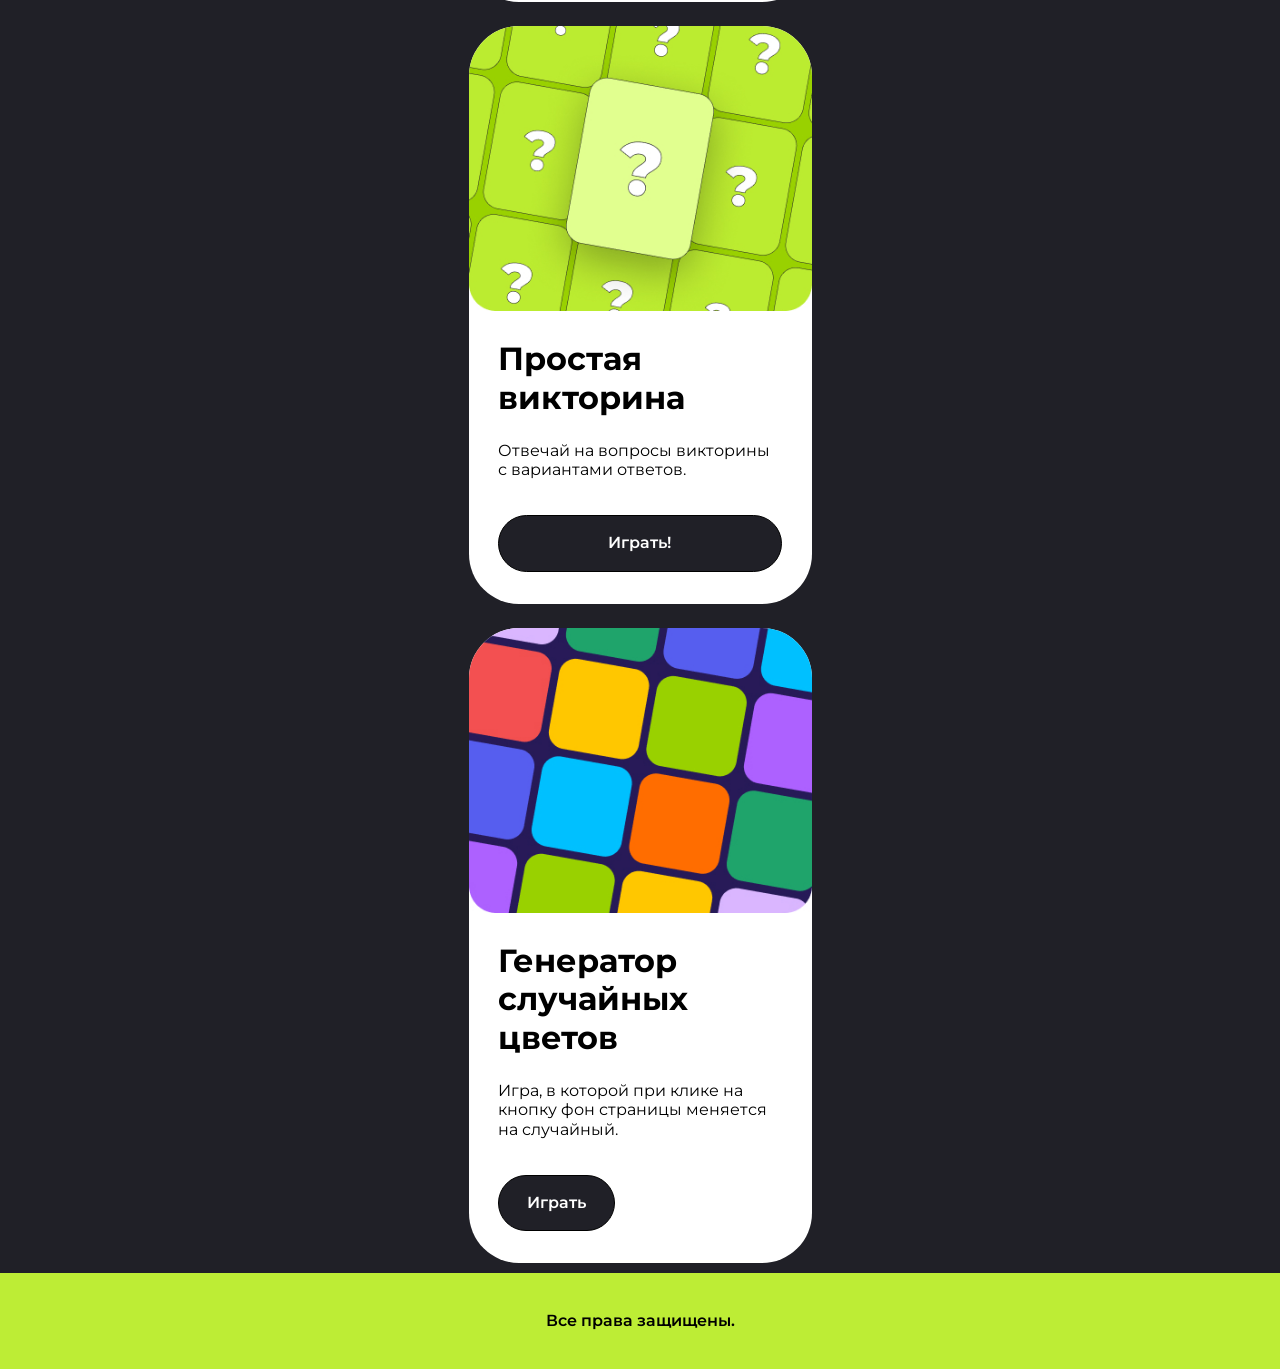
==== commit 258e6570: "курсовая работа выполнена" ====
--- a/index.html
+++ b/index.html
@@ -12,7 +12,7 @@
 </head>
 
 <body>
-    <script src="hw-6.js"></script>
+    <script src="hw-10.js"></script>
     <section class="header">
         <header class="header-hat">
             <svg class="stars__media" width="160" height="155" viewBox="0 0 160 155" fill="none"
@@ -80,54 +80,57 @@
                 </p>
                 <a href="#playing" class="header-block__link">Поехали!</a>
             </div>
-            <div class="header__strip">
-                <p class="header__text">ВИКТОРИНА</p>
-                <svg class="svg" width="36" height="36" viewBox="0 0 36 36" fill="none"
-                    xmlns="http://www.w3.org/2000/svg">
-                    <path
-                        d="M18 0L22.8616 13.1384L36 18L22.8616 22.8616L18 36L13.1384 22.8616L0 18L13.1384 13.1384L18 0Z"
-                        fill="#202027" />
-                </svg>
-                <p class="header__text">УГАДАЙ ЧИСЛО</p>
-                <svg class="svg" width="36" height="36" viewBox="0 0 36 36" fill="none"
-                    xmlns="http://www.w3.org/2000/svg">
-                    <path
-                        d="M18 0L22.8616 13.1384L36 18L22.8616 22.8616L18 36L13.1384 22.8616L0 18L13.1384 13.1384L18 0Z"
-                        fill="#202027" />
-                </svg>
-
-                <p class="header__text">ПЕРЕВЕРНИ ТЕКСТ</p>
-                <svg class="svg" width="36" height="36" viewBox="0 0 36 36" fill="none"
-                    xmlns="http://www.w3.org/2000/svg">
-                    <path
-                        d="M18 0L22.8616 13.1384L36 18L22.8616 22.8616L18 36L13.1384 22.8616L0 18L13.1384 13.1384L18 0Z"
-                        fill="#202027" />
-                </svg>
-                <p class="header__text">ПРОСТАЯ АРИФМЕТИКА</p>
-                <svg class="svg" width="36" height="36" viewBox="0 0 36 36" fill="none"
-                    xmlns="http://www.w3.org/2000/svg">
-                    <path
-                        d="M18 0L22.8616 13.1384L36 18L22.8616 22.8616L18 36L13.1384 22.8616L0 18L13.1384 13.1384L18 0Z"
-                        fill="#202027" />
-                </svg>
-
-                <p class="header__text">КАМЕНЬ, НОЖНИЦЫ, БУМАГА</p>
-                <svg class="svg" width="36" height="36" viewBox="0 0 36 36" fill="none"
-                    xmlns="http://www.w3.org/2000/svg">
-                    <path
-                        d="M18 0L22.8616 13.1384L36 18L22.8616 22.8616L18 36L13.1384 22.8616L0 18L13.1384 13.1384L18 0Z"
-                        fill="#202027" />
-                </svg>
-                <P class="header__text">ГЕНЕРАТОР СЛУЧАЙНЫХ ЦВЕТОВ</P>
-                <svg class="svg" width="36" height="36" viewBox="0 0 36 36" fill="none"
-                    xmlns="http://www.w3.org/2000/svg">
-                    <path
-                        d="M18 0L22.8616 13.1384L36 18L22.8616 22.8616L18 36L13.1384 22.8616L0 18L13.1384 13.1384L18 0Z"
-                        fill="#202027" />
-                </svg>
-
-            </div>
-
+            <div class="header-strip-container">
+                <div class="header-strip-container__strip">
+                    <div class="header__strip">
+                        <p class="header__text">ВИКТОРИНА</p>
+                        <svg class="svg" width="36" height="36" viewBox="0 0 36 36" fill="none"
+                            xmlns="http://www.w3.org/2000/svg">
+                            <path
+                                d="M18 0L22.8616 13.1384L36 18L22.8616 22.8616L18 36L13.1384 22.8616L0 18L13.1384 13.1384L18 0Z"
+                                fill="#202027" />
+                        </svg>
+                        <p class="header__text">УГАДАЙ ЧИСЛО</p>
+                        <svg class="svg" width="36" height="36" viewBox="0 0 36 36" fill="none"
+                            xmlns="http://www.w3.org/2000/svg">
+                            <path
+                                d="M18 0L22.8616 13.1384L36 18L22.8616 22.8616L18 36L13.1384 22.8616L0 18L13.1384 13.1384L18 0Z"
+                                fill="#202027" />
+                        </svg>
+
+                        <p class="header__text">ПЕРЕВЕРНИ ТЕКСТ</p>
+                        <svg class="svg" width="36" height="36" viewBox="0 0 36 36" fill="none"
+                            xmlns="http://www.w3.org/2000/svg">
+                            <path
+                                d="M18 0L22.8616 13.1384L36 18L22.8616 22.8616L18 36L13.1384 22.8616L0 18L13.1384 13.1384L18 0Z"
+                                fill="#202027" />
+                        </svg>
+                        <p class="header__text">ПРОСТАЯ АРИФМЕТИКА</p>
+                        <svg class="svg" width="36" height="36" viewBox="0 0 36 36" fill="none"
+                            xmlns="http://www.w3.org/2000/svg">
+                            <path
+                                d="M18 0L22.8616 13.1384L36 18L22.8616 22.8616L18 36L13.1384 22.8616L0 18L13.1384 13.1384L18 0Z"
+                                fill="#202027" />
+                        </svg>
+
+                        <p class="header__text">КАМЕНЬ, НОЖНИЦЫ, БУМАГА</p>
+                        <svg class="svg" width="36" height="36" viewBox="0 0 36 36" fill="none"
+                            xmlns="http://www.w3.org/2000/svg">
+                            <path
+                                d="M18 0L22.8616 13.1384L36 18L22.8616 22.8616L18 36L13.1384 22.8616L0 18L13.1384 13.1384L18 0Z"
+                                fill="#202027" />
+                        </svg>
+                        <P class="header__text">ГЕНЕРАТОР СЛУЧАЙНЫХ ЦВЕТОВ</P>
+                        <svg class="svg" width="36" height="36" viewBox="0 0 36 36" fill="none"
+                            xmlns="http://www.w3.org/2000/svg">
+                            <path
+                                d="M18 0L22.8616 13.1384L36 18L22.8616 22.8616L18 36L13.1384 22.8616L0 18L13.1384 13.1384L18 0Z"
+                                fill="#202027" />
+                        </svg>
+
+                    </div>
+                </div>
+            </div>
         </header>
     </section>
     <section class="information center">
@@ -205,7 +208,7 @@
             </div>
         </div>
     </section>
-    <section class="games center">
+    <section id="colorSection" class="games center">
         <h2 class="games__zagolovok2">Мини-игры</h2>
         <svg class="games__star1" width="35" height="35" viewBox="0 0 35 35" fill="none"
             xmlns="http://www.w3.org/2000/svg">
@@ -233,7 +236,7 @@
                 <div class="games-block__inform">
                     <h3 class="games-block__zagolovok3">Простая арифметика</h3>
                     <p class="games-block__text">Попробуй решить простые арифметические задачи.</p>
-                    <a class="games-block__link" href="">Играть!</a>
+                    <a class="games-block__link" href="" onclick="playGamesFree()">Играть!</a>
                 </div>
                 <img class="games__img" src="images/obl2.jpg" alt="">
             </article>
@@ -241,7 +244,7 @@
                 <div class="games-block__inform">
                     <h3 class="games-block__zagolovok3">Переверни текст</h3>
                     <p class="games-block__text">Попробуй ввести текст, который будет перевернут.</p>
-                    <a class="games-block__link" href="">Играть!</a>
+                    <a class="games-block__link" href="" onclick="playGamesFo()">Играть!</a>
                 </div>
                 <img class="games__img" src="images/obl3.jpg" alt="">
             </article>
@@ -249,7 +252,7 @@
                 <div class="games-block__inform">
                     <h3 class="games-block__zagolovok3">Камень, ножницы, бумага</h3>
                     <p class="games-block__text">Сыграй в популярную игру против компьютера.</p>
-                    <a class="games-block__link" href="">Играть!</a>
+                    <a class="games-block__link" href="" onclick="playGamesFive()">Играть!</a>
                 </div>
                 <img class="games__img" src="images/obl4.jpg" alt="">
             </article>
@@ -266,7 +269,7 @@
                     <h3 class="games-block__zagolovok3">Генератор случайных цветов</h3>
                     <p class="games-block__text">Игра, в которой при клике на кнопку фон страницы меняется на случайный.
                     </p>
-                    <a class="games-block__link" href="">Играть!</a>
+                    <button id="colorButton" class="games-block__link" onclick="changeBackgroundColor()">Играть</button>
                 </div>
                 <img class="games__img" src="images/obl6.jpg" alt="">
             </article>
--- a/index.css
+++ b/index.css
@@ -133,6 +133,29 @@
     padding-left: 49px;
     overflow-x: hidden;
     position: relative;
+}
+
+.header-strip-container {
+    background-color: rgb(188, 236, 48);
+    width: 100%;
+    overflow: hidden;
+    white-space: nowrap;
+}
+
+.header-strip-container__strip {
+    display: inline-block;
+    padding-left: 100%;
+    animation: scrollLeft 20s linear infinite;
+}
+
+@keyframes scrollLeft {
+    0% {
+        transform: translateX(0);
+    }
+
+    100% {
+        transform: translateX(-100%);
+    }
 }
 
 .svg {
